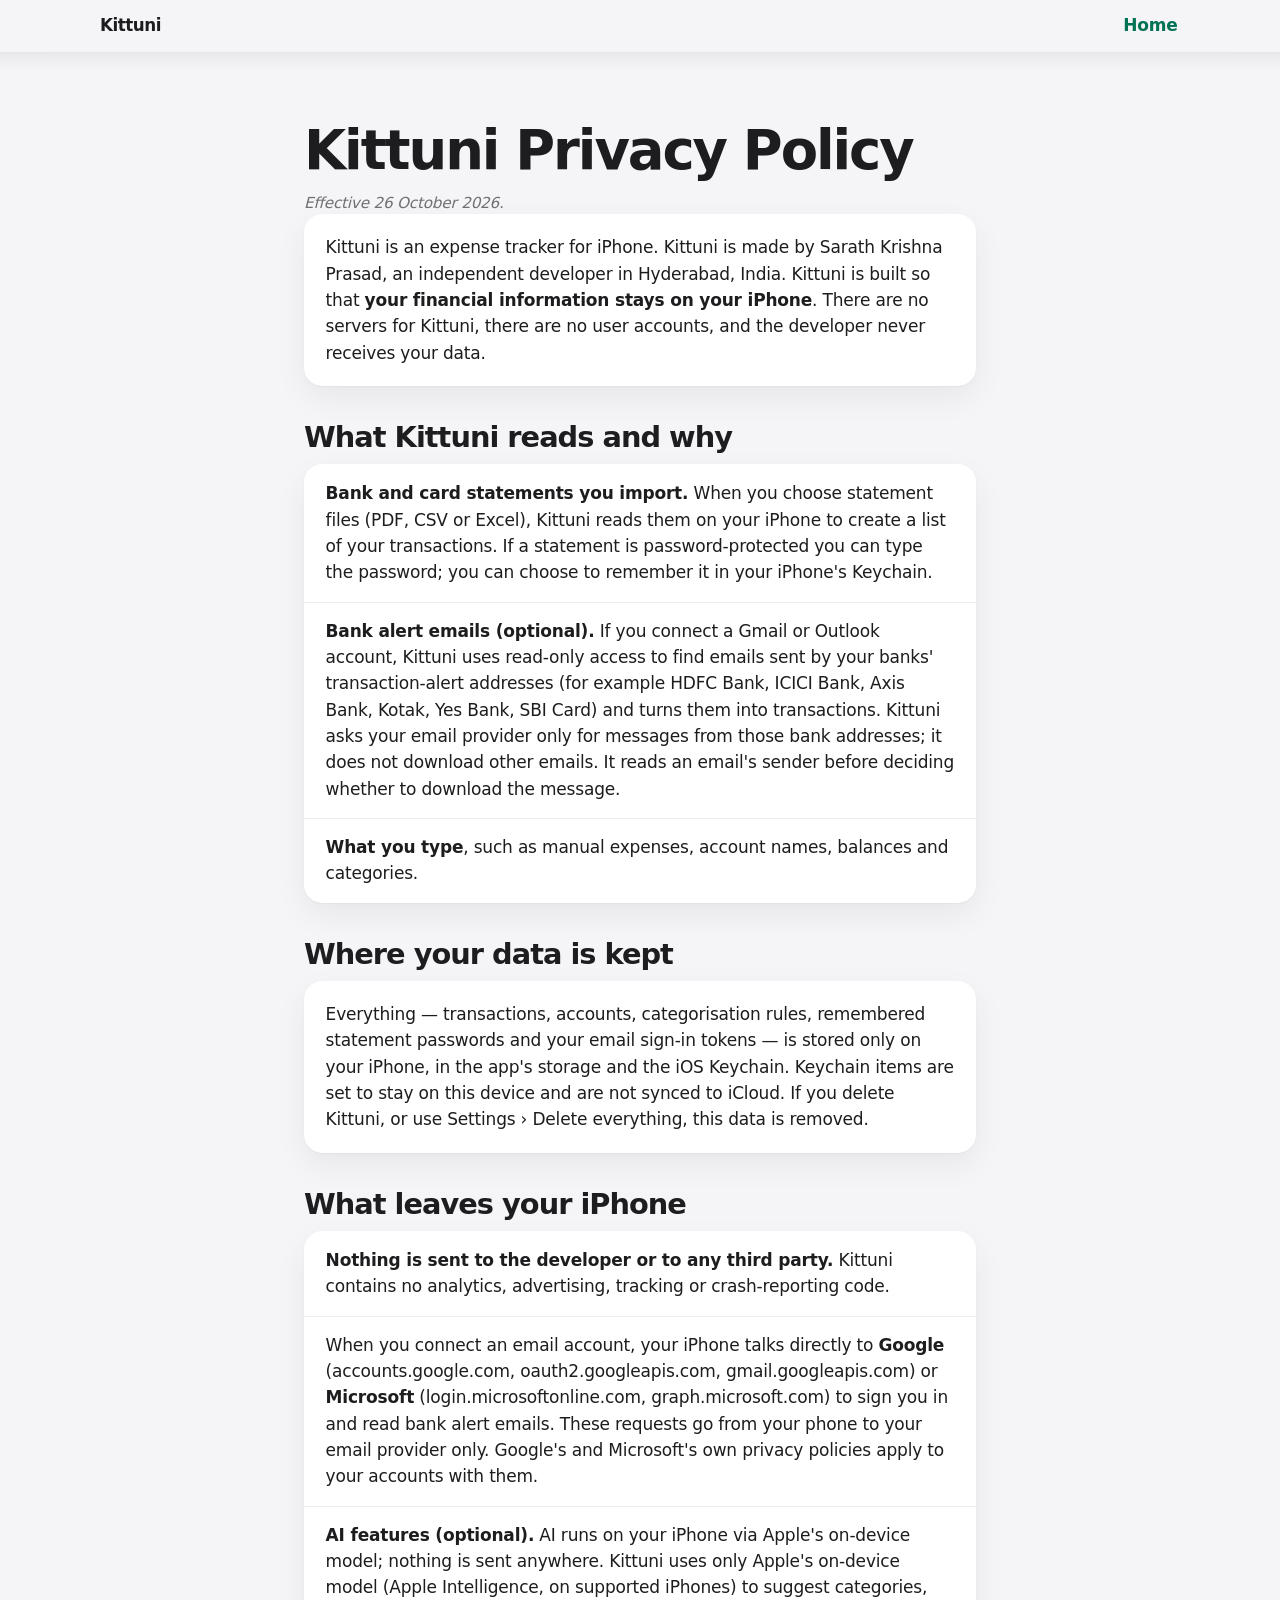
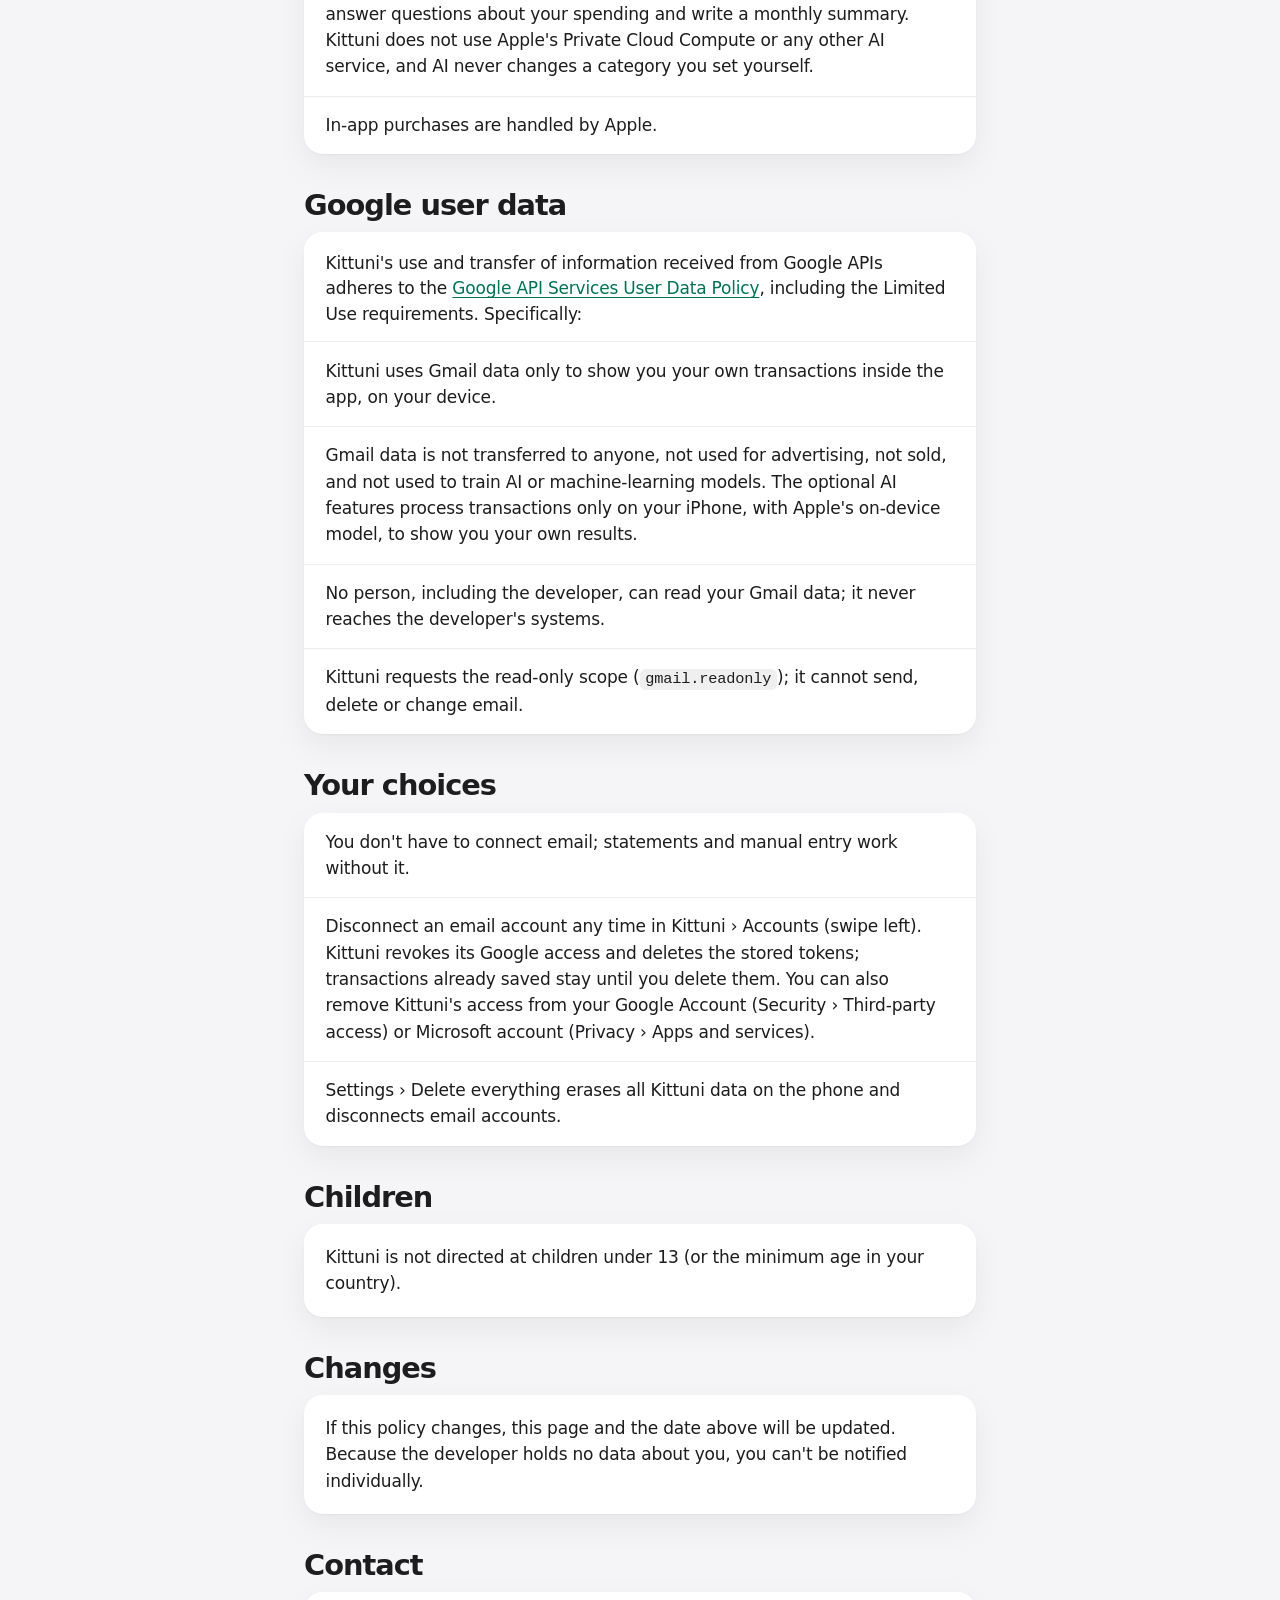
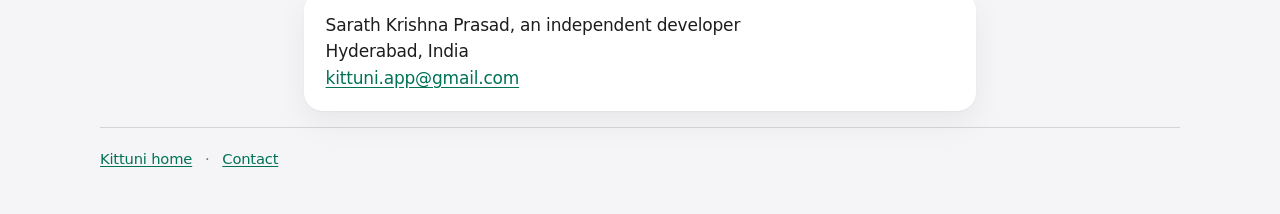
==== privacy/index.html @ fc8687c6 "Redesign the marketing site around the approved copy and product screens. Show sample iPhone screens" ====
<!doctype html>
<html lang="en">
<head>
<meta charset="utf-8">
<meta name="viewport" content="width=device-width, initial-scale=1, viewport-fit=cover">
<title>Kittuni — Privacy Policy</title>
<meta name="description" content="Privacy policy for Kittuni, a private on-device iPhone expense tracker. Your financial information stays on your iPhone.">
<meta name="theme-color" content="#f5f5f7" media="(prefers-color-scheme: light)">
<meta name="theme-color" content="#000000" media="(prefers-color-scheme: dark)">
<link rel="canonical" href="https://kittuni.com/privacy">
<link rel="icon" href="../favicon.svg" type="image/svg+xml">
<link rel="stylesheet" href="../style.css">
</head>
<body class="policy">
<a class="skip" href="#content">Skip to content</a>
<header class="bar">
  <div class="bar-inner">
    <a class="wordmark" href="../index.html">Kittuni</a>
    <a class="bar-link" href="../index.html">Home</a>
  </div>
</header>
<main id="content" class="doc">
<header class="doc-head">
<h1>Kittuni Privacy Policy</h1>
<p class="effective"><em>Effective 26 October 2026.</em></p>
</header>
<div class="card prose">
<p>Kittuni is an expense tracker for iPhone. Kittuni is made by Sarath Krishna Prasad, an independent developer in Hyderabad, India. Kittuni is built so that <strong>your financial information stays on your iPhone</strong>. There are no servers for Kittuni, there are no user accounts, and the developer never receives your data.</p>
</div>
<section class="block">
<h2>What Kittuni reads and why</h2>
<div class="card">
<ul>
<li><strong>Bank and card statements you import.</strong> When you choose statement files (PDF, CSV or Excel), Kittuni reads them on your iPhone to create a list of your transactions. If a statement is password-protected you can type the password; you can choose to remember it in your iPhone's Keychain.</li>
<li><strong>Bank alert emails (optional).</strong> If you connect a Gmail or Outlook account, Kittuni uses read-only access to find emails sent by your banks' transaction-alert addresses (for example HDFC Bank, ICICI Bank, Axis Bank, Kotak, Yes Bank, SBI Card) and turns them into transactions. Kittuni asks your email provider only for messages from those bank addresses; it does not download other emails. It reads an email's sender before deciding whether to download the message.</li>
<li><strong>What you type</strong>, such as manual expenses, account names, balances and categories.</li>
</ul>
</div>
</section>
<section class="block">
<h2>Where your data is kept</h2>
<div class="card prose">
<p>Everything — transactions, accounts, categorisation rules, remembered statement passwords and your email sign-in tokens — is stored only on your iPhone, in the app's storage and the iOS Keychain. Keychain items are set to stay on this device and are not synced to iCloud. If you delete Kittuni, or use Settings › Delete everything, this data is removed.</p>
</div>
</section>
<section class="block">
<h2>What leaves your iPhone</h2>
<div class="card">
<ul>
<li><strong>Nothing is sent to the developer or to any third party.</strong> Kittuni contains no analytics, advertising, tracking or crash-reporting code.</li>
<li>When you connect an email account, your iPhone talks directly to <strong>Google</strong> (accounts.google.com, oauth2.googleapis.com, gmail.googleapis.com) or <strong>Microsoft</strong> (login.microsoftonline.com, graph.microsoft.com) to sign you in and read bank alert emails. These requests go from your phone to your email provider only. Google's and Microsoft's own privacy policies apply to your accounts with them.</li>
<li><strong>AI features (optional).</strong> AI runs on your iPhone via Apple's on-device model; nothing is sent anywhere. Kittuni uses only Apple's on-device model (Apple Intelligence, on supported iPhones) to suggest categories, answer questions about your spending and write a monthly summary. Kittuni does not use Apple's Private Cloud Compute or any other AI service, and AI never changes a category you set yourself.</li>
<li>In-app purchases are handled by Apple.</li>
</ul>
</div>
</section>
<section class="block">
<h2>Google user data</h2>
<div class="card">
<p class="card-lead">Kittuni's use and transfer of information received from Google APIs adheres to the <a href="https://developers.google.com/terms/api-services-user-data-policy">Google API Services User Data Policy</a>, including the Limited Use requirements. Specifically:</p>
<ul>
<li>Kittuni uses Gmail data only to show you your own transactions inside the app, on your device.</li>
<li>Gmail data is not transferred to anyone, not used for advertising, not sold, and not used to train AI or machine-learning models. The optional AI features process transactions only on your iPhone, with Apple's on-device model, to show you your own results.</li>
<li>No person, including the developer, can read your Gmail data; it never reaches the developer's systems.</li>
<li>Kittuni requests the read-only scope (<code>gmail.readonly</code>); it cannot send, delete or change email.</li>
</ul>
</div>
</section>
<section class="block">
<h2>Your choices</h2>
<div class="card">
<ul>
<li>You don't have to connect email; statements and manual entry work without it.</li>
<li>Disconnect an email account any time in Kittuni › Accounts (swipe left). Kittuni revokes its Google access and deletes the stored tokens; transactions already saved stay until you delete them. You can also remove Kittuni's access from your Google Account (Security › Third-party access) or Microsoft account (Privacy › Apps and services).</li>
<li>Settings › Delete everything erases all Kittuni data on the phone and disconnects email accounts.</li>
</ul>
</div>
</section>
<section class="block">
<h2>Children</h2>
<div class="card prose">
<p>Kittuni is not directed at children under 13 (or the minimum age in your country).</p>
</div>
</section>
<section class="block">
<h2>Changes</h2>
<div class="card prose">
<p>If this policy changes, this page and the date above will be updated. Because the developer holds no data about you, you can't be notified individually.</p>
</div>
</section>
<section class="block">
<h2>Contact</h2>
<div class="card prose">
<p>Sarath Krishna Prasad, an independent developer<br>Hyderabad, India<br><a href="mailto:kittuni.app@gmail.com">kittuni.app@gmail.com</a></p>
</div>
</section>
</main>
<footer class="foot">
  <div class="foot-inner">
    <a href="../index.html">Kittuni home</a> · <a href="mailto:kittuni.app@gmail.com">Contact</a>
  </div>
</footer>
</body>
</html>
---- style.css ----
:root {
  color-scheme: light dark;
  --accent: #007255;
  --accent-fill: #009068;
  --text: #1d1d1f;
  --secondary: rgba(60, 60, 67, 0.72);
  --tertiary: rgba(60, 60, 67, 0.48);
  --bg: #f5f5f7;
  --card: #ffffff;
  --sep: rgba(60, 60, 67, 0.18);
  --shadow: 0 1px 2px rgba(0, 0, 0, 0.04), 0 12px 32px rgba(0, 0, 0, 0.06);
  --nav: rgba(245, 245, 247, 0.72);
  --nav-edge: rgba(255, 255, 255, 0.55);
  --code: rgba(120, 120, 128, 0.12);
  --glow: rgba(0, 144, 104, 0.18);
  --device-shadow: 0 28px 60px rgba(0, 0, 0, 0.14), 0 2px 8px rgba(0, 0, 0, 0.06);
  --ease: cubic-bezier(0.16, 1, 0.3, 1);
  font: 100%/1.5 -apple-system, BlinkMacSystemFont, "SF Pro Text", "SF Pro Display", system-ui, sans-serif;
}

@media (prefers-color-scheme: dark) {
  :root {
    --accent: #4ce4b4;
    --accent-fill: #3ddba8;
    --text: #f5f5f7;
    --secondary: rgba(235, 235, 245, 0.7);
    --tertiary: rgba(235, 235, 245, 0.45);
    --bg: #000000;
    --card: #1c1c1e;
    --sep: rgba(84, 84, 88, 0.55);
    --shadow: 0 0 0 0.5px rgba(255, 255, 255, 0.06);
    --nav: rgba(0, 0, 0, 0.62);
    --nav-edge: rgba(255, 255, 255, 0.08);
    --code: rgba(120, 120, 128, 0.32);
    --glow: rgba(76, 228, 180, 0.16);
    --device-shadow: 0 28px 70px rgba(0, 0, 0, 0.55);
  }
}

* { box-sizing: border-box; }

html { -webkit-text-size-adjust: 100%; }

body {
  margin: 0;
  font-family: -apple-system, BlinkMacSystemFont, "SF Pro Text", "SF Pro Display", system-ui, sans-serif;
  font-size: 1.0625rem;
  line-height: 1.5;
  letter-spacing: -0.011em;
  color: var(--text);
  background: var(--bg);
  overflow-wrap: break-word;
  -webkit-font-smoothing: antialiased;
}

img { max-width: 100%; height: auto; }

a { color: var(--accent); text-underline-offset: 0.16em; }

a:hover { text-decoration-thickness: 2px; }

:focus-visible {
  outline: 2px solid var(--accent);
  outline-offset: 3px;
}

.skip {
  position: absolute;
  left: 1rem;
  top: 0.5rem;
  transform: translateY(-150%);
  background: var(--card);
  color: var(--accent);
  padding: 0.5rem 0.75rem;
  border-radius: 0.6rem;
  z-index: 20;
}

.skip:focus { transform: none; }

.bar {
  position: sticky;
  top: 0;
  z-index: 10;
  background: var(--nav);
  -webkit-backdrop-filter: saturate(180%) blur(20px);
  backdrop-filter: saturate(180%) blur(20px);
  padding-top: env(safe-area-inset-top);
}

.bar::after {
  content: "";
  position: absolute;
  left: 0;
  right: 0;
  bottom: -18px;
  height: 18px;
  pointer-events: none;
  background: linear-gradient(to bottom, rgba(0, 0, 0, 0.05), transparent);
}

@media (prefers-color-scheme: dark) {
  .bar::after {
    background: linear-gradient(to bottom, rgba(0, 0, 0, 0.45), transparent);
  }
}

.bar-inner,
.foot-inner,
.wrap {
  width: min(1080px, calc(100% - 3rem));
  margin-inline: auto;
}

.bar-inner {
  display: flex;
  align-items: center;
  justify-content: space-between;
  min-height: 3.25rem;
  gap: 1rem;
}

.wordmark {
  color: var(--text);
  text-decoration: none;
  font-weight: 600;
  letter-spacing: -0.03em;
  font-size: 1.05rem;
  padding: 0.6rem 0;
}

.bar-link {
  font-weight: 600;
  text-decoration: none;
  letter-spacing: -0.01em;
  padding: 0.65rem 0.15rem;
}

h1, h2, h3 {
  font-family: -apple-system, BlinkMacSystemFont, "SF Pro Display", "SF Pro Text", system-ui, sans-serif;
  font-weight: 700;
  letter-spacing: -0.032em;
  line-height: 1.05;
}

h1 {
  margin: 0.35rem 0 0;
  font-size: clamp(2.75rem, 6.4vw, 5.15rem);
  letter-spacing: -0.038em;
}

h2 {
  margin: 0;
  font-size: clamp(2rem, 4vw, 3rem);
  letter-spacing: -0.034em;
}

h3 {
  margin: 0 0 0.4rem;
  font-size: 1.35rem;
  letter-spacing: -0.024em;
  line-height: 1.15;
}

.hero {
  display: grid;
  grid-template-columns: minmax(0, 1.15fr) minmax(260px, 0.85fr);
  gap: clamp(2rem, 5vw, 4rem);
  align-items: center;
  width: min(1120px, calc(100% - 3rem));
  margin: 0 auto;
  padding: clamp(3.5rem, 8vw, 6.5rem) 0 clamp(2rem, 5vw, 3.5rem);
}

.eyebrow {
  margin: 0;
  color: var(--accent);
  font-size: 0.95rem;
  font-weight: 600;
  letter-spacing: -0.01em;
}

.sub {
  margin: 1.15rem 0 0;
  max-width: 34rem;
  font-size: clamp(1.15rem, 2vw, 1.4rem);
  line-height: 1.4;
  letter-spacing: -0.02em;
  color: var(--secondary);
}

.maker {
  margin: 1.25rem 0 0;
  max-width: 34rem;
  color: var(--secondary);
  font-size: 0.95rem;
}

.hero-links {
  margin: 1.35rem 0 0;
  font-size: 0.98rem;
}

.hero-visual { position: relative; justify-self: center; }

.hero-visual::before {
  content: "";
  position: absolute;
  z-index: 0;
  inset: 8% 4% 14%;
  background: radial-gradient(circle, var(--glow), transparent 68%);
  filter: blur(10px);
}

.device {
  position: relative;
  z-index: 1;
  width: min(300px, 78vw);
  margin: 0;
  padding: 0.55rem;
  border-radius: 2.5rem;
  background: linear-gradient(165deg, #3a3a3c, #1c1c1e 38%, #0c0c0e);
  box-shadow: inset 0 0 0 1px rgba(255, 255, 255, 0.2), var(--device-shadow);
}

.hero .device { width: min(340px, 78vw); }

.device img {
  display: block;
  width: 100%;
  height: auto;
  border-radius: 2.05rem;
  background: #000;
}

.caption {
  position: relative;
  z-index: 1;
  margin: 0.9rem 0 0;
  text-align: center;
  color: var(--tertiary);
  font-size: 0.82rem;
  letter-spacing: 0;
}

.works {
  width: min(40rem, calc(100% - 3rem));
  margin: 0 auto;
  padding: 1rem 0 2rem;
  text-align: center;
}

.works h2 { font-size: clamp(1.6rem, 3vw, 2rem); }

.works p {
  margin: 0.8rem 0 0;
  color: var(--secondary);
}

.feature {
  display: grid;
  grid-template-columns: minmax(0, 1fr) minmax(240px, 0.8fr);
  gap: clamp(2rem, 5vw, 5rem);
  align-items: center;
  width: min(1080px, calc(100% - 3rem));
  margin: 0 auto;
  padding: clamp(3.25rem, 7vw, 5.5rem) 0;
}

.feature.flip .copy { order: 2; }

.feature p { margin: 0.9rem 0 0; color: var(--secondary); font-size: 1.08rem; }

.feature p strong { color: var(--text); font-weight: 600; }

.band {
  width: min(1080px, calc(100% - 3rem));
  margin: 0 auto;
  padding: clamp(3.5rem, 8vw, 6rem) 0;
}

.band > h2 { max-width: 16em; }

.section-lead {
  max-width: 38rem;
  margin: 1rem 0 0;
  color: var(--secondary);
  font-size: 1.15rem;
  line-height: 1.45;
  letter-spacing: -0.018em;
}

.ai-phones {
  display: flex;
  flex-wrap: wrap;
  justify-content: center;
  gap: 1.75rem 2.5rem;
  margin-top: 2.75rem;
}

.ai-phones .device { width: min(260px, 70vw); }

.ai-list {
  list-style: none;
  margin: 2.5rem 0 0;
  padding: 0;
  display: grid;
  gap: 1.25rem;
}

.ai-list li {
  margin: 0;
  max-width: 40rem;
}

.ai-note {
  margin: 1.75rem 0 0;
  color: var(--secondary);
}

.points {
  list-style: none;
  margin: 2rem 0 0;
  padding: 0;
  display: grid;
  grid-template-columns: 1fr 1fr;
  gap: 1rem;
}

.points li {
  margin: 0;
  background: var(--card);
  border-radius: 1.25rem;
  padding: 1.45rem 1.35rem 1.5rem;
  box-shadow: var(--shadow);
}

.points p { margin: 0; color: var(--secondary); }

.backups {
  width: min(40rem, calc(100% - 3rem));
  margin: 0 auto;
  padding: 1rem 0 clamp(3rem, 6vw, 4.5rem);
}

.backups p { margin: 0.85rem 0 0; color: var(--secondary); }

.gallery { padding: 1rem 0 2.5rem; }

.gallery .wrap h2 { width: min(1080px, calc(100% - 3rem)); margin-inline: auto; }

.gallery .section-lead {
  width: min(1080px, calc(100% - 3rem));
  margin-inline: auto;
}

.rail {
  display: flex;
  gap: 1.15rem;
  overflow-x: auto;
  scroll-snap-type: x mandatory;
  padding: 1.6rem max(1.5rem, calc((100% - 1080px) / 2)) 2.2rem;
  -webkit-overflow-scrolling: touch;
  mask-image: linear-gradient(to right, #000 calc(100% - 3rem), transparent);
}

.rail .device {
  flex: 0 0 auto;
  width: 196px;
  scroll-snap-align: center;
}

.foot {
  color: var(--secondary);
  font-size: 0.92rem;
  padding-bottom: calc(1.5rem + env(safe-area-inset-bottom));
}

.foot-inner {
  display: flex;
  flex-wrap: wrap;
  gap: 0.35rem 0.8rem;
  align-items: baseline;
  min-height: 4rem;
  padding-top: 1.25rem;
  border-top: 0.5px solid var(--sep);
}

.doc {
  width: min(42rem, calc(100% - 2.5rem));
  margin: 0 auto;
  padding: clamp(2.5rem, 6vw, 4rem) 0 1rem;
}

.doc h1 {
  font-size: clamp(2.4rem, 5vw, 3.4rem);
}

.effective {
  margin: 0.8rem 0 0;
  color: var(--secondary);
  font-size: 0.95rem;
}

.block { margin-top: 2.25rem; }

.doc h2 {
  font-size: clamp(1.45rem, 3vw, 1.8rem);
  margin: 0 0 0.75rem;
}

.card {
  background: var(--card);
  border-radius: 1.15rem;
  box-shadow: var(--shadow);
}

.card.prose { padding: 1.25rem 1.35rem; }

.card.prose p { margin: 0; }

.card.prose p + p { margin-top: 0.8rem; }

.card ul, .card .card-lead { margin: 0; }

.card ul { list-style: none; padding: 0; }

.card li { margin: 0; padding: 1rem 1.35rem; }

.card li + li { box-shadow: inset 0 0.5px 0 var(--sep); }

.card-lead {
  padding: 1.15rem 1.35rem 0.9rem;
  box-shadow: inset 0 -0.5px 0 var(--sep);
}

.card li, .card.prose { line-height: 1.55; }

code {
  font-family: ui-monospace, SFMono-Regular, Menlo, Consolas, monospace;
  font-size: 0.9em;
  background: var(--code);
  padding: 0.08em 0.38em;
  border-radius: 0.35rem;
}

@media (max-width: 860px) {
  .hero, .feature, .feature.flip { grid-template-columns: 1fr; }
  .feature.flip .copy { order: 0; }
  .hero { padding-top: 2.5rem; }
  .points { grid-template-columns: 1fr; }
  .bar-inner, .wrap { width: min(1080px, calc(100% - 2.25rem)); }
  .hero, .feature, .works, .band, .backups { width: min(1080px, calc(100% - 2.25rem)); }
  h1 { font-size: clamp(2.5rem, 11vw, 3.4rem); }
}

@media (prefers-reduced-motion: no-preference) {
  .bar-link:active, .wordmark:active {
    transform: scale(0.97);
    transition: transform 100ms ease-out;
  }

  @media (hover: hover) {
    .device {
      transition: transform 0.55s var(--ease), box-shadow 0.55s var(--ease);
    }
    .feature .device:hover, .hero .device:hover, .ai-phones .device:hover {
      transform: translateY(-8px);
    }
  }

  .rail { scroll-behavior: smooth; }
}

@supports (animation-timeline: view()) {
  @media (prefers-reduced-motion: no-preference) {
    .feature, .works, .band, .backups {
      animation: rise 0.85s var(--ease) both;
      animation-timeline: view();
      animation-range: entry 8% cover 26%;
    }
  }
}

@keyframes rise {
  from { transform: translateY(18px); }
  to { transform: none; }
}

@media (prefers-reduced-motion: reduce) {
  .device, .bar-link, .wordmark { transition: none; }
  .rail { scroll-behavior: auto; }
}

@media (prefers-reduced-transparency: reduce) {
  .bar {
    background: var(--bg);
    -webkit-backdrop-filter: none;
    backdrop-filter: none;
  }
  .hero-visual::before { filter: none; opacity: 0.45; }
  .rail { mask-image: none; }
}

@media (prefers-contrast: more) {
  .bar {
    background: var(--bg);
    -webkit-backdrop-filter: none;
    backdrop-filter: none;
    box-shadow: inset 0 -1px 0 var(--text);
  }
  .card, .points li, .device { outline: 1px solid var(--text); }
}
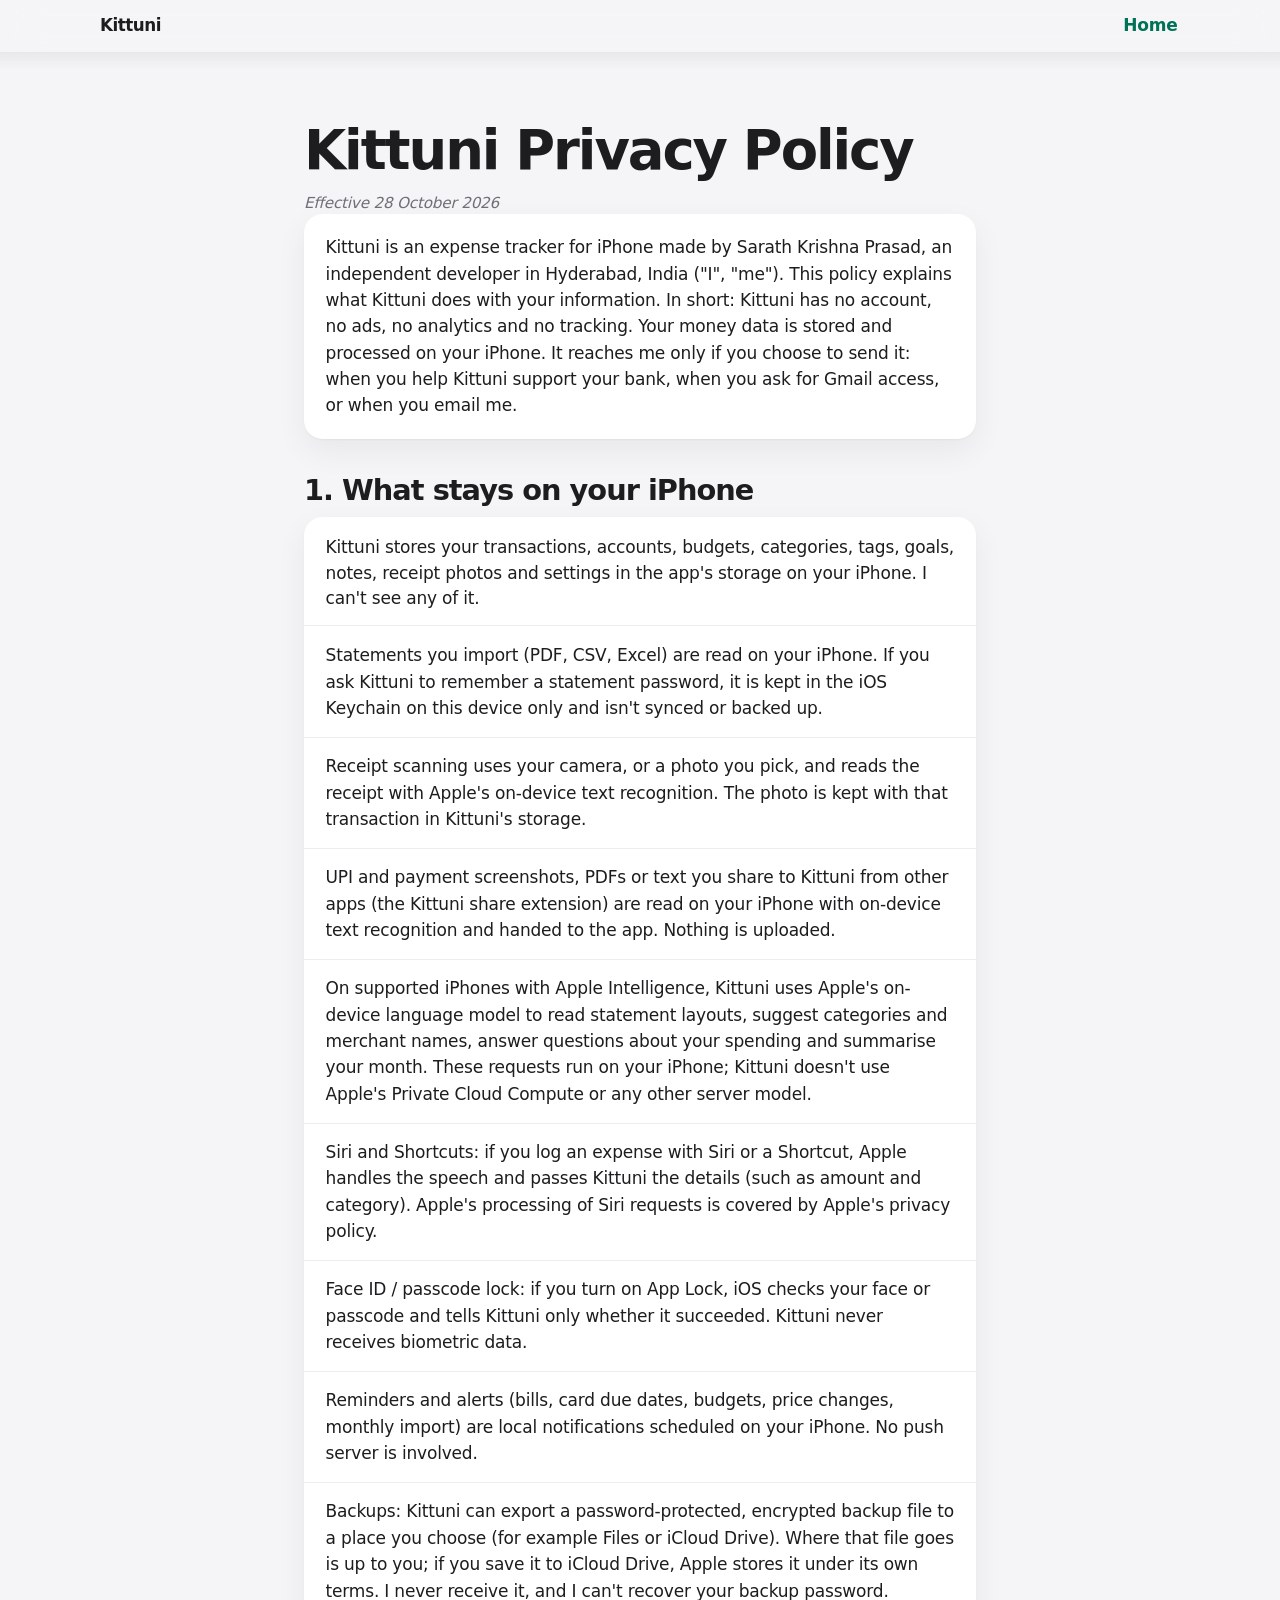
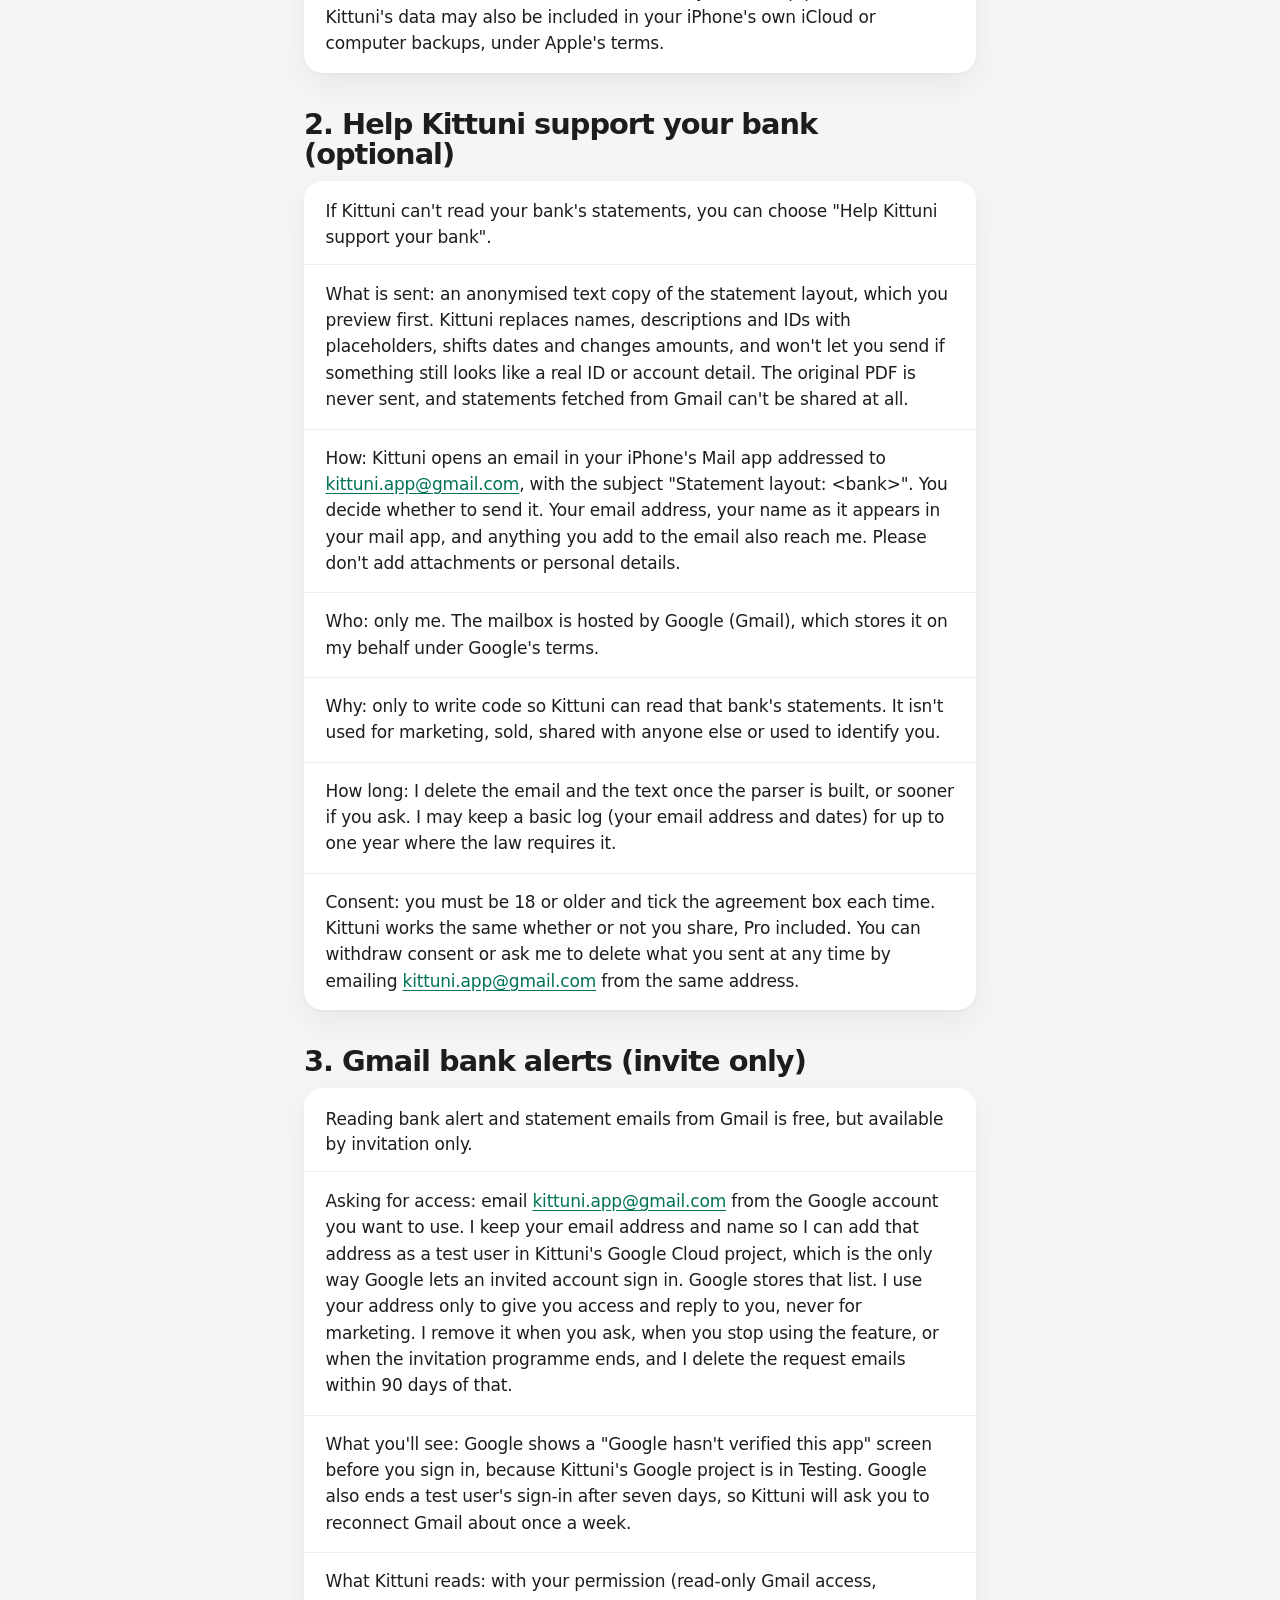
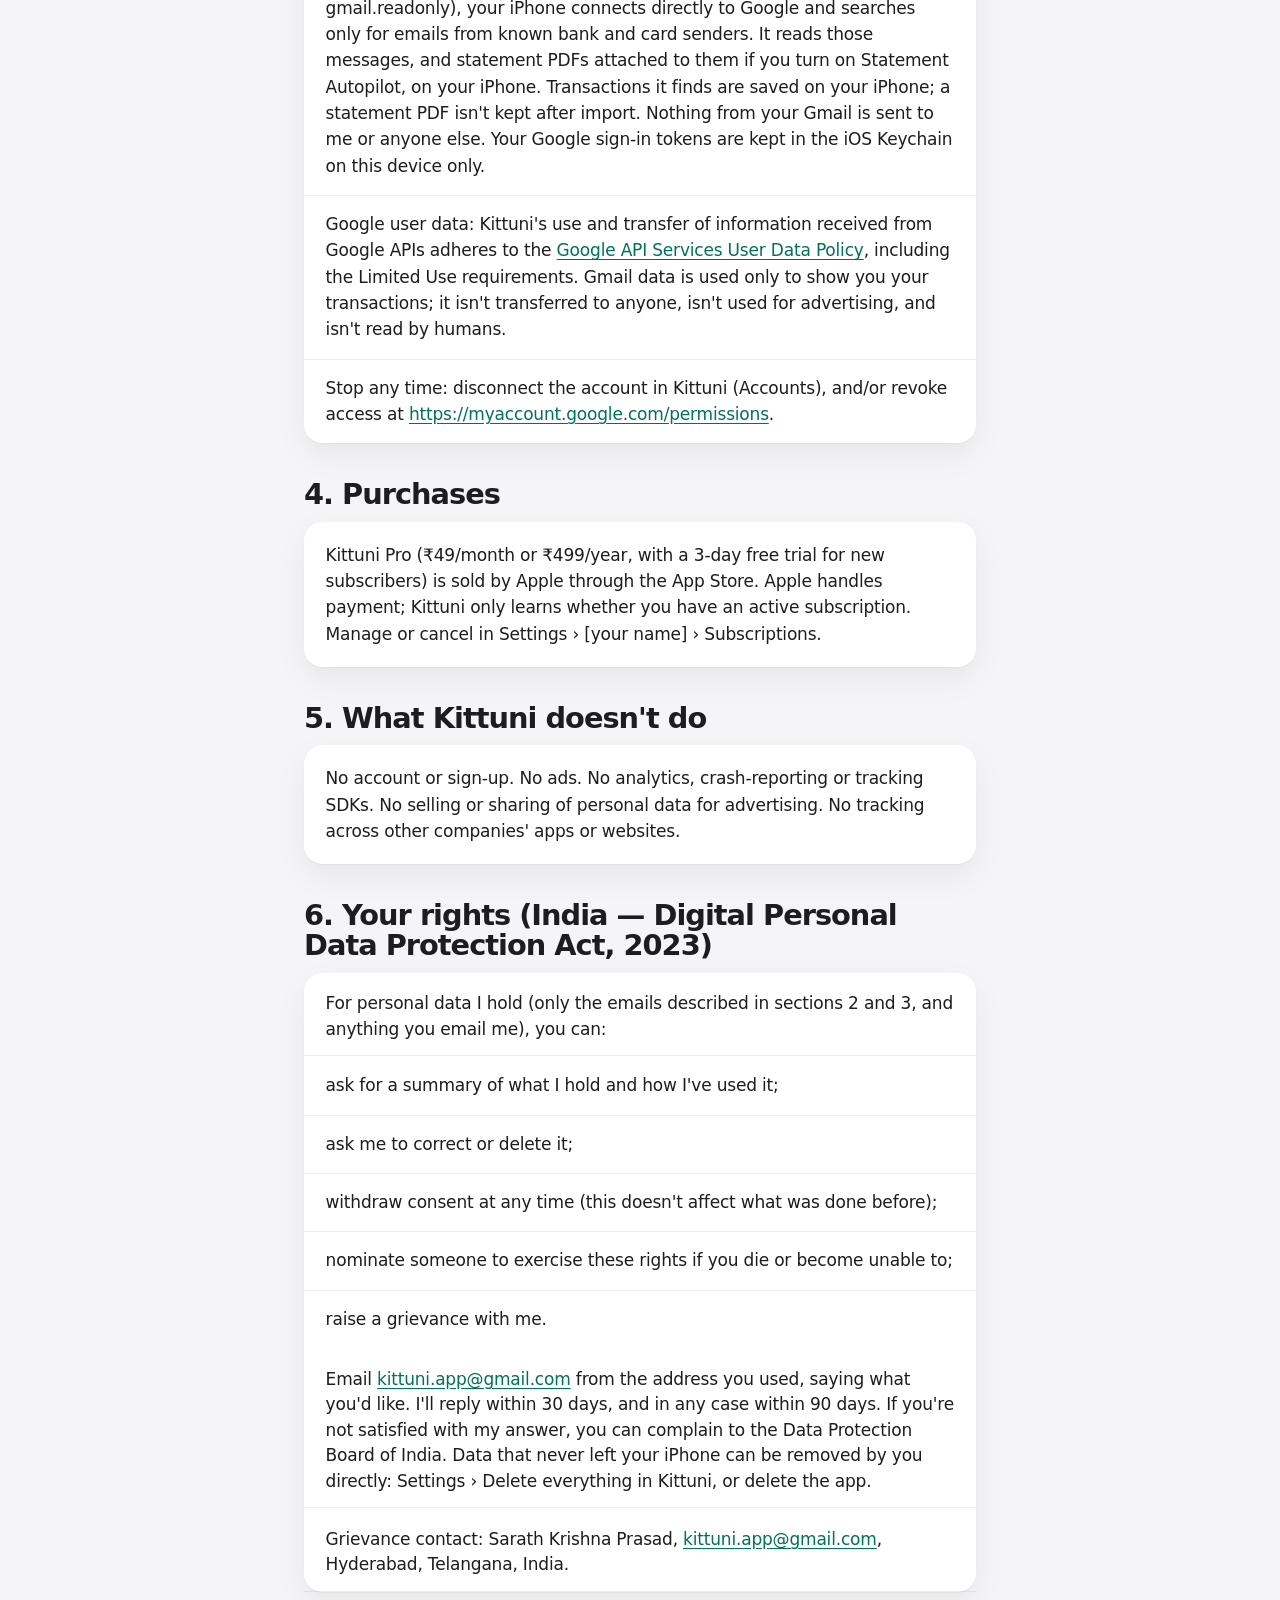
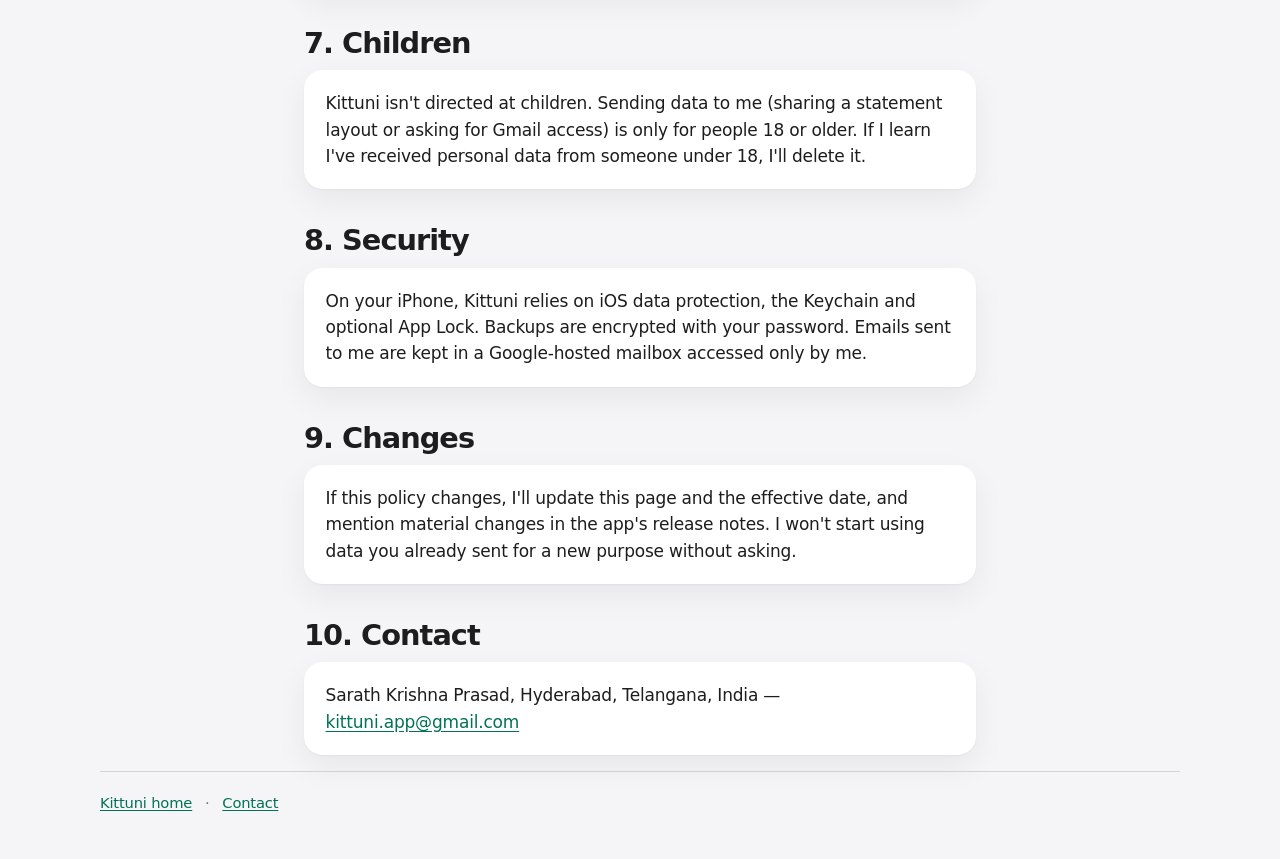
==== commit 5c071a8a: "Publish the approved privacy policy, effective 28 October 2026. Replace both privacy URLs with the f" ====
--- a/privacy/index.html
+++ b/privacy/index.html
@@ -4,7 +4,7 @@
 <meta charset="utf-8">
 <meta name="viewport" content="width=device-width, initial-scale=1, viewport-fit=cover">
 <title>Kittuni — Privacy Policy</title>
-<meta name="description" content="Privacy policy for Kittuni, a private on-device iPhone expense tracker. Your financial information stays on your iPhone.">
+<meta name="description" content="Kittuni has no account, no ads, no analytics and no tracking. Your money data is stored and processed on your iPhone.">
 <meta name="theme-color" content="#f5f5f7" media="(prefers-color-scheme: light)">
 <meta name="theme-color" content="#000000" media="(prefers-color-scheme: dark)">
 <link rel="canonical" href="https://kittuni.com/privacy">
@@ -22,76 +22,103 @@
 <main id="content" class="doc">
 <header class="doc-head">
 <h1>Kittuni Privacy Policy</h1>
-<p class="effective"><em>Effective 26 October 2026.</em></p>
+<p class="effective"><em>Effective 28 October 2026</em></p>
 </header>
 <div class="card prose">
-<p>Kittuni is an expense tracker for iPhone. Kittuni is made by Sarath Krishna Prasad, an independent developer in Hyderabad, India. Kittuni is built so that <strong>your financial information stays on your iPhone</strong>. There are no servers for Kittuni, there are no user accounts, and the developer never receives your data.</p>
+<p>Kittuni is an expense tracker for iPhone made by Sarath Krishna Prasad, an independent developer in Hyderabad, India ("I", "me"). This policy explains what Kittuni does with your information. In short: Kittuni has no account, no ads, no analytics and no tracking. Your money data is stored and processed on your iPhone. It reaches me only if you choose to send it: when you help Kittuni support your bank, when you ask for Gmail access, or when you email me.</p>
 </div>
 <section class="block">
-<h2>What Kittuni reads and why</h2>
+<h2>1. What stays on your iPhone</h2>
 <div class="card">
+<p class="card-lead">Kittuni stores your transactions, accounts, budgets, categories, tags, goals, notes, receipt photos and settings in the app's storage on your iPhone. I can't see any of it.</p>
 <ul>
-<li><strong>Bank and card statements you import.</strong> When you choose statement files (PDF, CSV or Excel), Kittuni reads them on your iPhone to create a list of your transactions. If a statement is password-protected you can type the password; you can choose to remember it in your iPhone's Keychain.</li>
-<li><strong>Bank alert emails (optional).</strong> If you connect a Gmail or Outlook account, Kittuni uses read-only access to find emails sent by your banks' transaction-alert addresses (for example HDFC Bank, ICICI Bank, Axis Bank, Kotak, Yes Bank, SBI Card) and turns them into transactions. Kittuni asks your email provider only for messages from those bank addresses; it does not download other emails. It reads an email's sender before deciding whether to download the message.</li>
-<li><strong>What you type</strong>, such as manual expenses, account names, balances and categories.</li>
+<li>Statements you import (PDF, CSV, Excel) are read on your iPhone. If you ask Kittuni to remember a statement password, it is kept in the iOS Keychain on this device only and isn't synced or backed up.</li>
+<li>Receipt scanning uses your camera, or a photo you pick, and reads the receipt with Apple's on-device text recognition. The photo is kept with that transaction in Kittuni's storage.</li>
+<li>UPI and payment screenshots, PDFs or text you share to Kittuni from other apps (the Kittuni share extension) are read on your iPhone with on-device text recognition and handed to the app. Nothing is uploaded.</li>
+<li>On supported iPhones with Apple Intelligence, Kittuni uses Apple's on-device language model to read statement layouts, suggest categories and merchant names, answer questions about your spending and summarise your month. These requests run on your iPhone; Kittuni doesn't use Apple's Private Cloud Compute or any other server model.</li>
+<li>Siri and Shortcuts: if you log an expense with Siri or a Shortcut, Apple handles the speech and passes Kittuni the details (such as amount and category). Apple's processing of Siri requests is covered by Apple's privacy policy.</li>
+<li>Face ID / passcode lock: if you turn on App Lock, iOS checks your face or passcode and tells Kittuni only whether it succeeded. Kittuni never receives biometric data.</li>
+<li>Reminders and alerts (bills, card due dates, budgets, price changes, monthly import) are local notifications scheduled on your iPhone. No push server is involved.</li>
+<li>Backups: Kittuni can export a password-protected, encrypted backup file to a place you choose (for example Files or iCloud Drive). Where that file goes is up to you; if you save it to iCloud Drive, Apple stores it under its own terms. I never receive it, and I can't recover your backup password. Kittuni's data may also be included in your iPhone's own iCloud or computer backups, under Apple's terms.</li>
 </ul>
 </div>
 </section>
 <section class="block">
-<h2>Where your data is kept</h2>
-<div class="card prose">
-<p>Everything — transactions, accounts, categorisation rules, remembered statement passwords and your email sign-in tokens — is stored only on your iPhone, in the app's storage and the iOS Keychain. Keychain items are set to stay on this device and are not synced to iCloud. If you delete Kittuni, or use Settings › Delete everything, this data is removed.</p>
-</div>
-</section>
-<section class="block">
-<h2>What leaves your iPhone</h2>
+<h2>2. Help Kittuni support your bank (optional)</h2>
 <div class="card">
+<p class="card-lead">If Kittuni can't read your bank's statements, you can choose "Help Kittuni support your bank".</p>
 <ul>
-<li><strong>Nothing is sent to the developer or to any third party.</strong> Kittuni contains no analytics, advertising, tracking or crash-reporting code.</li>
-<li>When you connect an email account, your iPhone talks directly to <strong>Google</strong> (accounts.google.com, oauth2.googleapis.com, gmail.googleapis.com) or <strong>Microsoft</strong> (login.microsoftonline.com, graph.microsoft.com) to sign you in and read bank alert emails. These requests go from your phone to your email provider only. Google's and Microsoft's own privacy policies apply to your accounts with them.</li>
-<li><strong>AI features (optional).</strong> AI runs on your iPhone via Apple's on-device model; nothing is sent anywhere. Kittuni uses only Apple's on-device model (Apple Intelligence, on supported iPhones) to suggest categories, answer questions about your spending and write a monthly summary. Kittuni does not use Apple's Private Cloud Compute or any other AI service, and AI never changes a category you set yourself.</li>
-<li>In-app purchases are handled by Apple.</li>
+<li>What is sent: an anonymised text copy of the statement layout, which you preview first. Kittuni replaces names, descriptions and IDs with placeholders, shifts dates and changes amounts, and won't let you send if something still looks like a real ID or account detail. The original PDF is never sent, and statements fetched from Gmail can't be shared at all.</li>
+<li>How: Kittuni opens an email in your iPhone's Mail app addressed to <a href="mailto:kittuni.app@gmail.com">kittuni.app@gmail.com</a>, with the subject "Statement layout: &lt;bank&gt;". You decide whether to send it. Your email address, your name as it appears in your mail app, and anything you add to the email also reach me. Please don't add attachments or personal details.</li>
+<li>Who: only me. The mailbox is hosted by Google (Gmail), which stores it on my behalf under Google's terms.</li>
+<li>Why: only to write code so Kittuni can read that bank's statements. It isn't used for marketing, sold, shared with anyone else or used to identify you.</li>
+<li>How long: I delete the email and the text once the parser is built, or sooner if you ask. I may keep a basic log (your email address and dates) for up to one year where the law requires it.</li>
+<li>Consent: you must be 18 or older and tick the agreement box each time. Kittuni works the same whether or not you share, Pro included. You can withdraw consent or ask me to delete what you sent at any time by emailing <a href="mailto:kittuni.app@gmail.com">kittuni.app@gmail.com</a> from the same address.</li>
 </ul>
 </div>
 </section>
 <section class="block">
-<h2>Google user data</h2>
+<h2>3. Gmail bank alerts (invite only)</h2>
 <div class="card">
-<p class="card-lead">Kittuni's use and transfer of information received from Google APIs adheres to the <a href="https://developers.google.com/terms/api-services-user-data-policy">Google API Services User Data Policy</a>, including the Limited Use requirements. Specifically:</p>
+<p class="card-lead">Reading bank alert and statement emails from Gmail is free, but available by invitation only.</p>
 <ul>
-<li>Kittuni uses Gmail data only to show you your own transactions inside the app, on your device.</li>
-<li>Gmail data is not transferred to anyone, not used for advertising, not sold, and not used to train AI or machine-learning models. The optional AI features process transactions only on your iPhone, with Apple's on-device model, to show you your own results.</li>
-<li>No person, including the developer, can read your Gmail data; it never reaches the developer's systems.</li>
-<li>Kittuni requests the read-only scope (<code>gmail.readonly</code>); it cannot send, delete or change email.</li>
+<li>Asking for access: email <a href="mailto:kittuni.app@gmail.com">kittuni.app@gmail.com</a> from the Google account you want to use. I keep your email address and name so I can add that address as a test user in Kittuni's Google Cloud project, which is the only way Google lets an invited account sign in. Google stores that list. I use your address only to give you access and reply to you, never for marketing. I remove it when you ask, when you stop using the feature, or when the invitation programme ends, and I delete the request emails within 90 days of that.</li>
+<li>What you'll see: Google shows a "Google hasn't verified this app" screen before you sign in, because Kittuni's Google project is in Testing. Google also ends a test user's sign-in after seven days, so Kittuni will ask you to reconnect Gmail about once a week.</li>
+<li>What Kittuni reads: with your permission (read-only Gmail access, gmail.readonly), your iPhone connects directly to Google and searches only for emails from known bank and card senders. It reads those messages, and statement PDFs attached to them if you turn on Statement Autopilot, on your iPhone. Transactions it finds are saved on your iPhone; a statement PDF isn't kept after import. Nothing from your Gmail is sent to me or anyone else. Your Google sign-in tokens are kept in the iOS Keychain on this device only.</li>
+<li>Google user data: Kittuni's use and transfer of information received from Google APIs adheres to the <a href="https://developers.google.com/terms/api-services-user-data-policy">Google API Services User Data Policy</a>, including the Limited Use requirements. Gmail data is used only to show you your transactions; it isn't transferred to anyone, isn't used for advertising, and isn't read by humans.</li>
+<li>Stop any time: disconnect the account in Kittuni (Accounts), and/or revoke access at <a href="https://myaccount.google.com/permissions">https://myaccount.google.com/permissions</a>.</li>
 </ul>
 </div>
 </section>
 <section class="block">
-<h2>Your choices</h2>
-<div class="card">
-<ul>
-<li>You don't have to connect email; statements and manual entry work without it.</li>
-<li>Disconnect an email account any time in Kittuni › Accounts (swipe left). Kittuni revokes its Google access and deletes the stored tokens; transactions already saved stay until you delete them. You can also remove Kittuni's access from your Google Account (Security › Third-party access) or Microsoft account (Privacy › Apps and services).</li>
-<li>Settings › Delete everything erases all Kittuni data on the phone and disconnects email accounts.</li>
-</ul>
+<h2>4. Purchases</h2>
+<div class="card prose">
+<p>Kittuni Pro (₹49/month or ₹499/year, with a 3-day free trial for new subscribers) is sold by Apple through the App Store. Apple handles payment; Kittuni only learns whether you have an active subscription. Manage or cancel in Settings › [your name] › Subscriptions.</p>
 </div>
 </section>
 <section class="block">
-<h2>Children</h2>
+<h2>5. What Kittuni doesn't do</h2>
 <div class="card prose">
-<p>Kittuni is not directed at children under 13 (or the minimum age in your country).</p>
+<p>No account or sign-up. No ads. No analytics, crash-reporting or tracking SDKs. No selling or sharing of personal data for advertising. No tracking across other companies' apps or websites.</p>
 </div>
 </section>
 <section class="block">
-<h2>Changes</h2>
-<div class="card prose">
-<p>If this policy changes, this page and the date above will be updated. Because the developer holds no data about you, you can't be notified individually.</p>
+<h2>6. Your rights (India — Digital Personal Data Protection Act, 2023)</h2>
+<div class="card">
+<p class="card-lead">For personal data I hold (only the emails described in sections 2 and 3, and anything you email me), you can:</p>
+<ul>
+<li>ask for a summary of what I hold and how I've used it;</li>
+<li>ask me to correct or delete it;</li>
+<li>withdraw consent at any time (this doesn't affect what was done before);</li>
+<li>nominate someone to exercise these rights if you die or become unable to;</li>
+<li>raise a grievance with me.</li>
+</ul>
+<p class="card-lead">Email <a href="mailto:kittuni.app@gmail.com">kittuni.app@gmail.com</a> from the address you used, saying what you'd like. I'll reply within 30 days, and in any case within 90 days. If you're not satisfied with my answer, you can complain to the Data Protection Board of India. Data that never left your iPhone can be removed by you directly: Settings › Delete everything in Kittuni, or delete the app.</p>
+<p class="card-lead">Grievance contact: Sarath Krishna Prasad, <a href="mailto:kittuni.app@gmail.com">kittuni.app@gmail.com</a>, Hyderabad, Telangana, India.</p>
 </div>
 </section>
 <section class="block">
-<h2>Contact</h2>
+<h2>7. Children</h2>
 <div class="card prose">
-<p>Sarath Krishna Prasad, an independent developer<br>Hyderabad, India<br><a href="mailto:kittuni.app@gmail.com">kittuni.app@gmail.com</a></p>
+<p>Kittuni isn't directed at children. Sending data to me (sharing a statement layout or asking for Gmail access) is only for people 18 or older. If I learn I've received personal data from someone under 18, I'll delete it.</p>
+</div>
+</section>
+<section class="block">
+<h2>8. Security</h2>
+<div class="card prose">
+<p>On your iPhone, Kittuni relies on iOS data protection, the Keychain and optional App Lock. Backups are encrypted with your password. Emails sent to me are kept in a Google-hosted mailbox accessed only by me.</p>
+</div>
+</section>
+<section class="block">
+<h2>9. Changes</h2>
+<div class="card prose">
+<p>If this policy changes, I'll update this page and the effective date, and mention material changes in the app's release notes. I won't start using data you already sent for a new purpose without asking.</p>
+</div>
+</section>
+<section class="block">
+<h2>10. Contact</h2>
+<div class="card prose">
+<p>Sarath Krishna Prasad, Hyderabad, Telangana, India — <a href="mailto:kittuni.app@gmail.com">kittuni.app@gmail.com</a></p>
 </div>
 </section>
 </main>
--- a/style.css
+++ b/style.css
@@ -230,7 +230,8 @@
   width: 100%;
   height: auto;
   border-radius: 2.05rem;
-  background: #000;
+  /* Match the page until the screenshot arrives. A black fill read as an empty phone. */
+  background: var(--bg);
 }
 
 .caption {
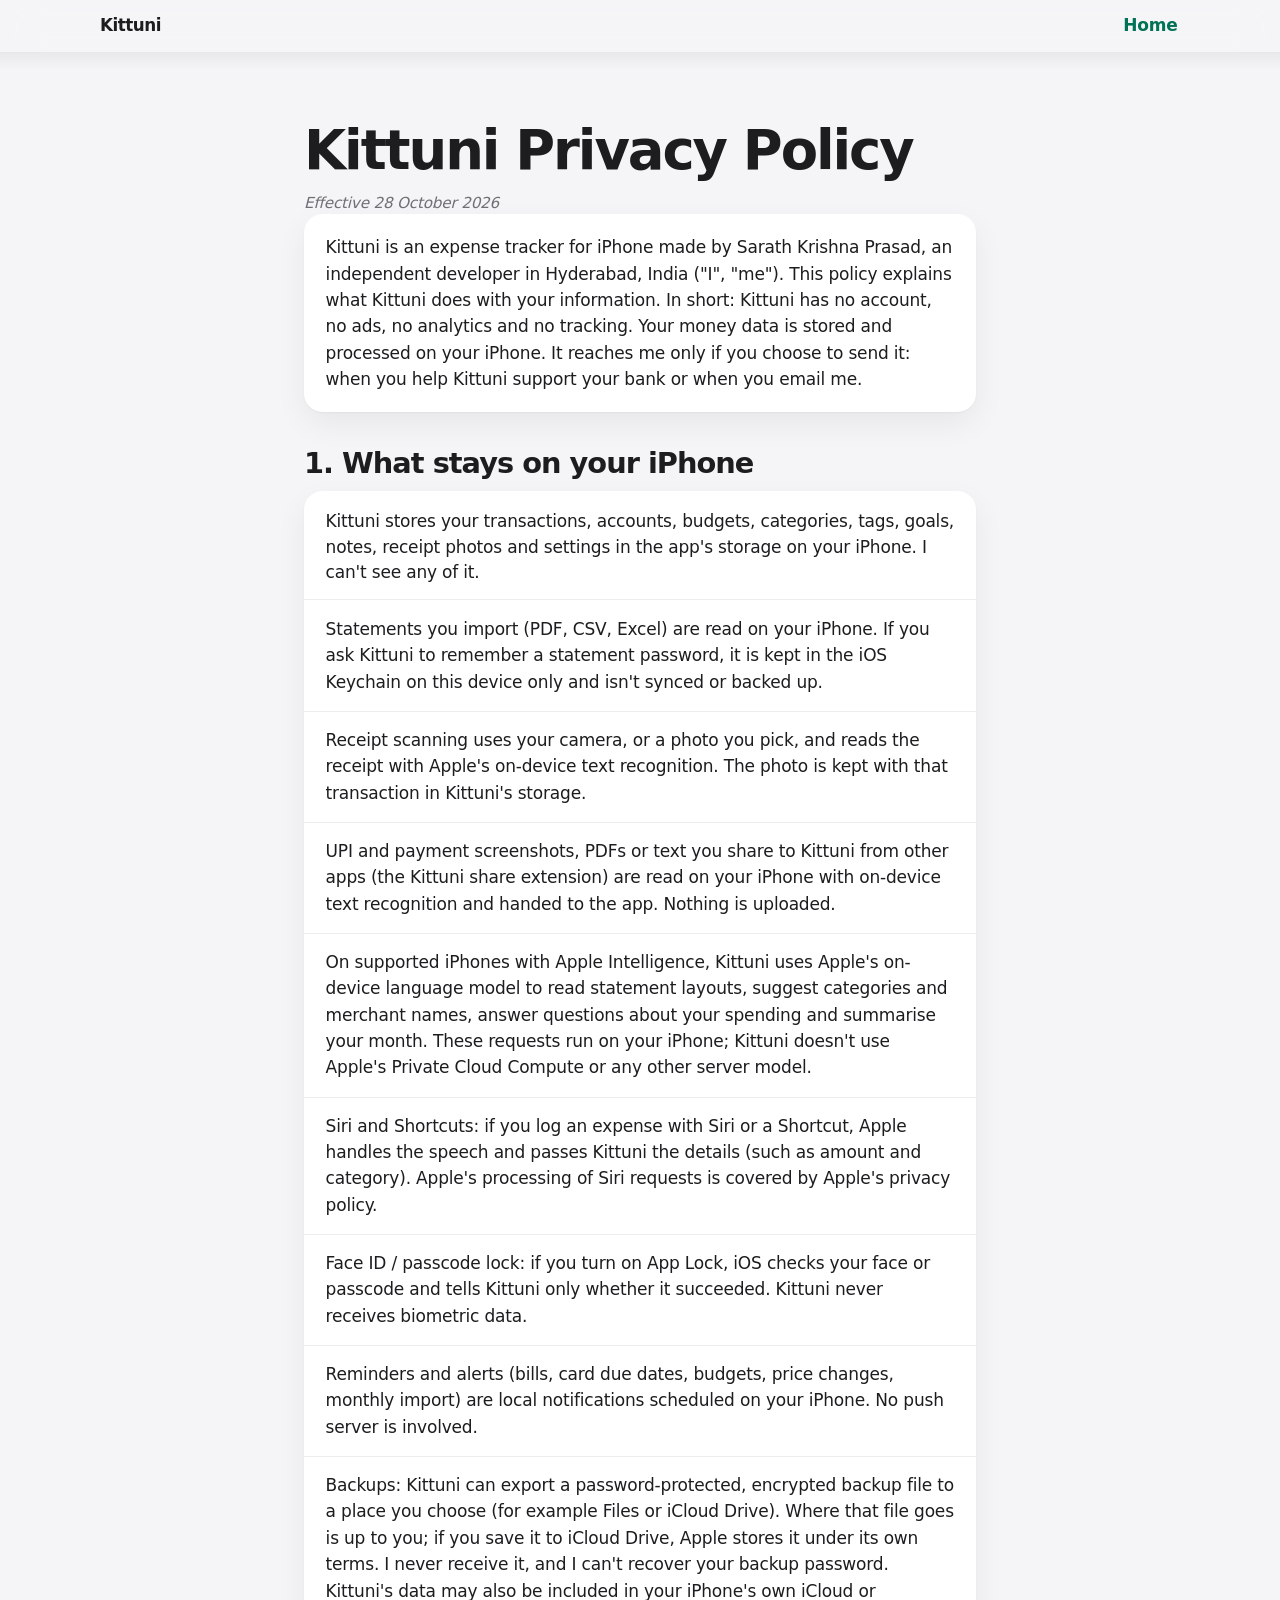
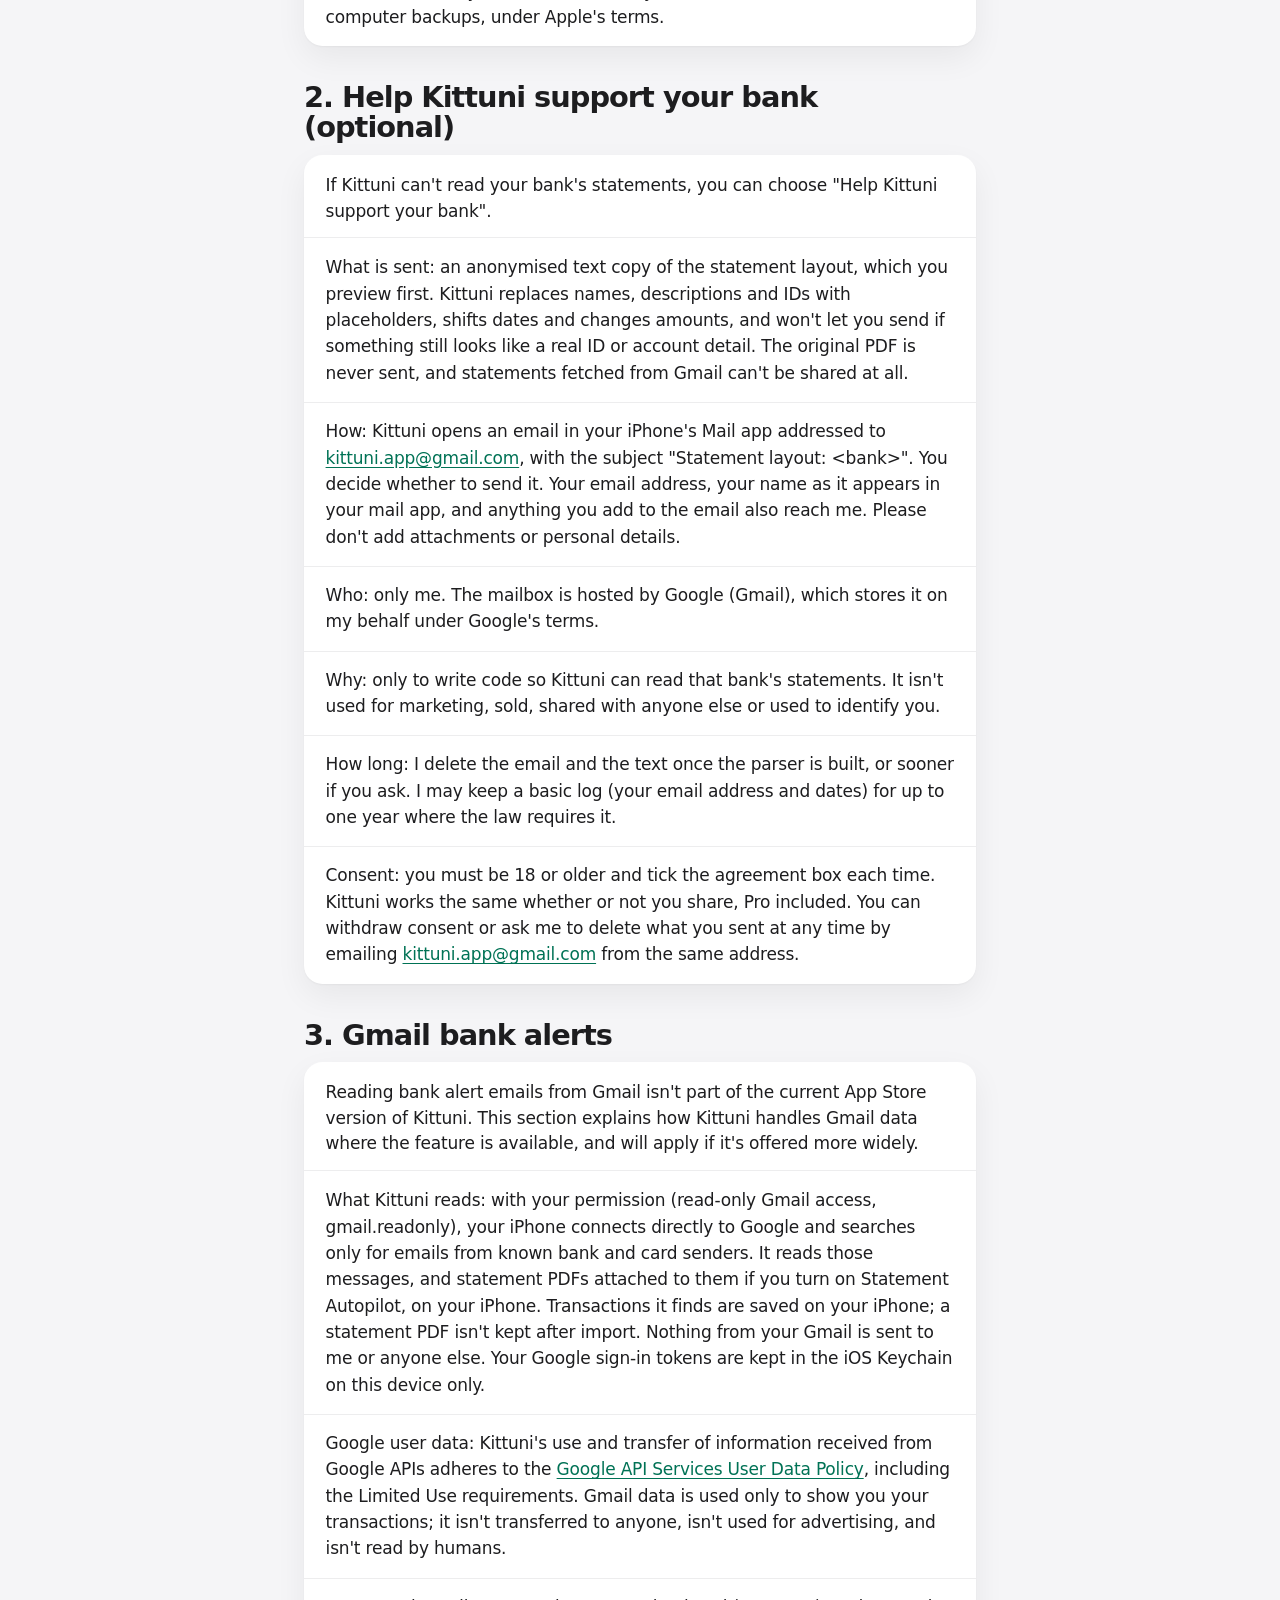
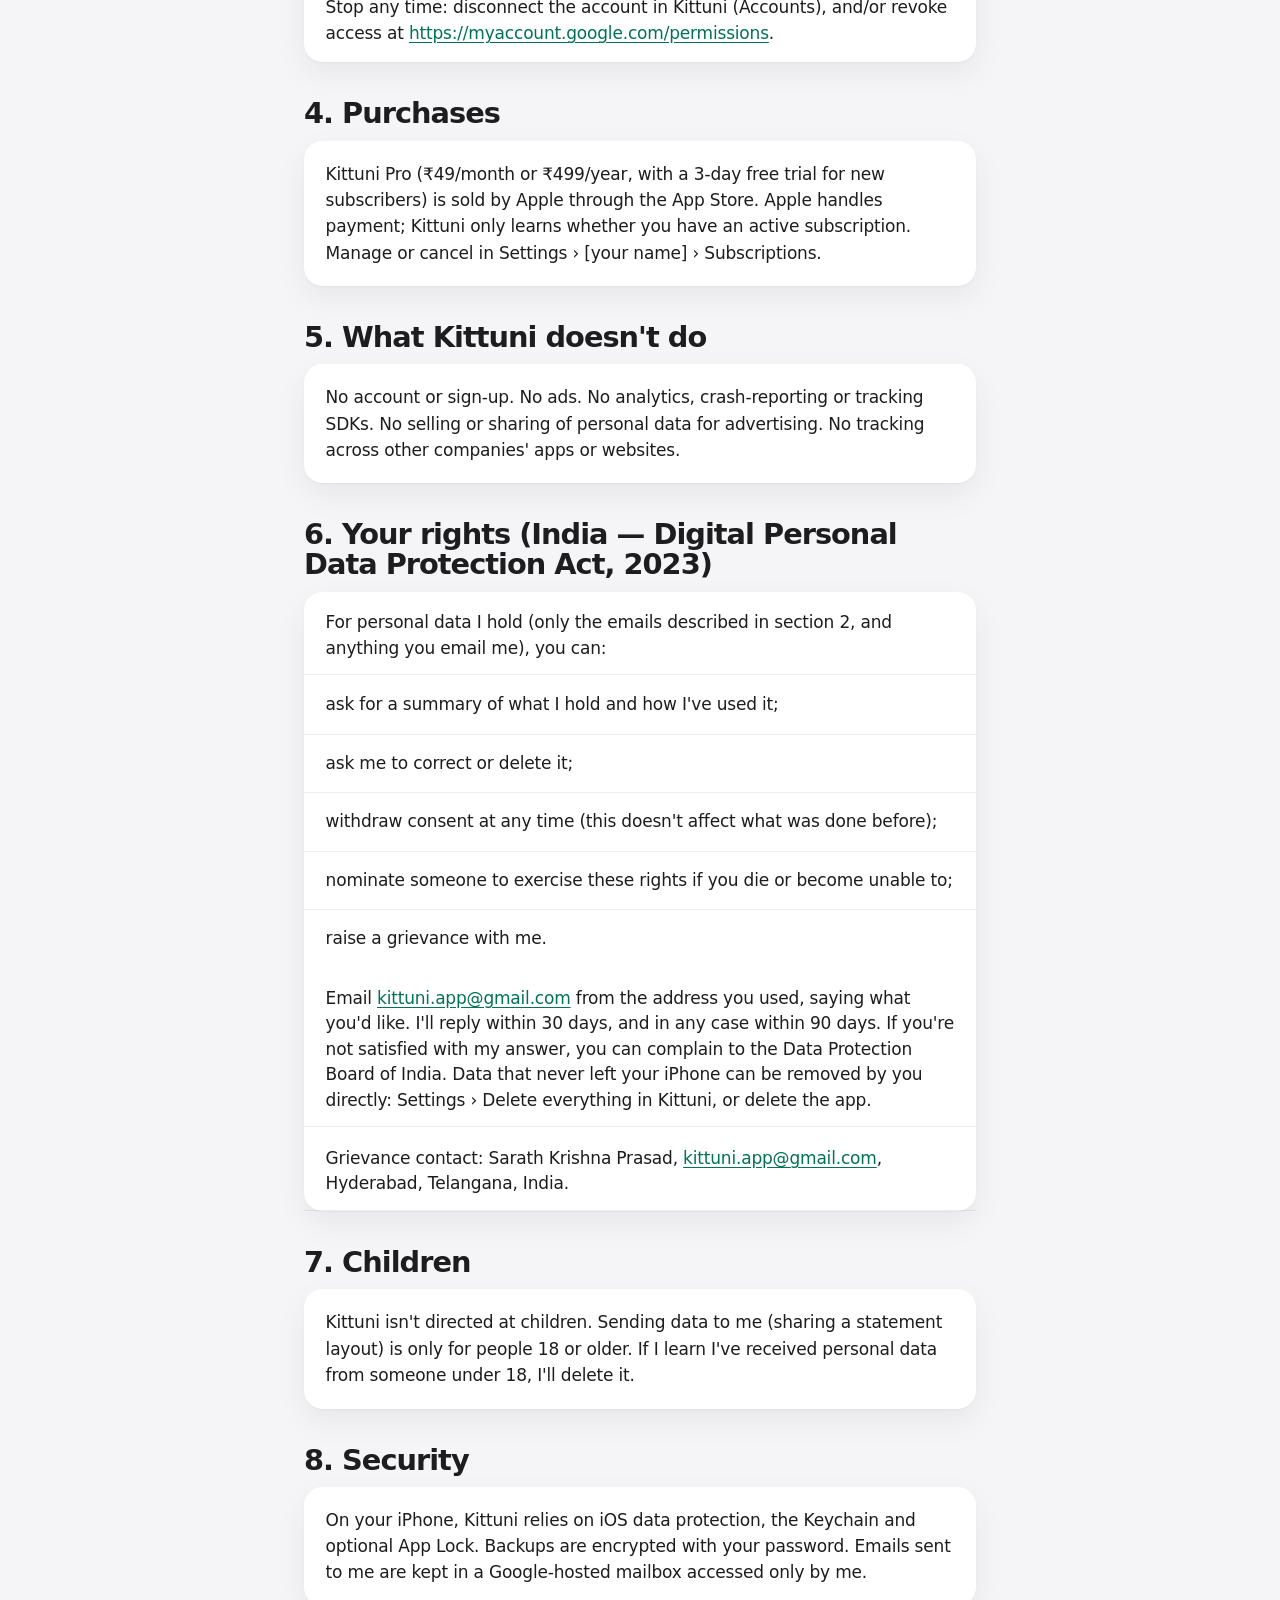
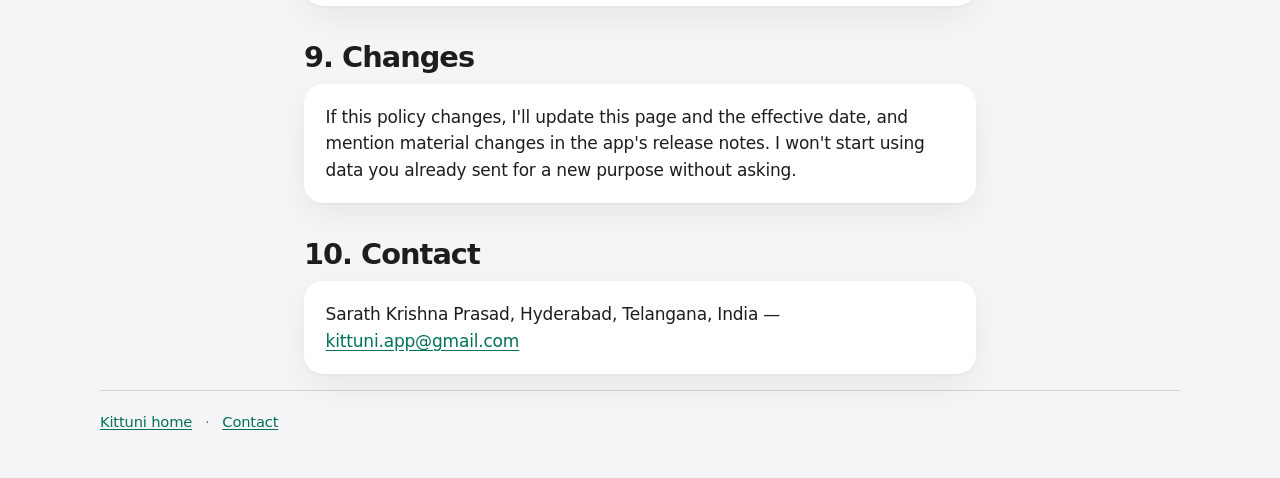
==== commit 87e511ec: "Describe Gmail as outside the current App Store build. Keep a short homepage disclosure and the priv" ====
--- a/privacy/index.html
+++ b/privacy/index.html
@@ -25,7 +25,7 @@
 <p class="effective"><em>Effective 28 October 2026</em></p>
 </header>
 <div class="card prose">
-<p>Kittuni is an expense tracker for iPhone made by Sarath Krishna Prasad, an independent developer in Hyderabad, India ("I", "me"). This policy explains what Kittuni does with your information. In short: Kittuni has no account, no ads, no analytics and no tracking. Your money data is stored and processed on your iPhone. It reaches me only if you choose to send it: when you help Kittuni support your bank, when you ask for Gmail access, or when you email me.</p>
+<p>Kittuni is an expense tracker for iPhone made by Sarath Krishna Prasad, an independent developer in Hyderabad, India ("I", "me"). This policy explains what Kittuni does with your information. In short: Kittuni has no account, no ads, no analytics and no tracking. Your money data is stored and processed on your iPhone. It reaches me only if you choose to send it: when you help Kittuni support your bank or when you email me.</p>
 </div>
 <section class="block">
 <h2>1. What stays on your iPhone</h2>
@@ -58,12 +58,10 @@
 </div>
 </section>
 <section class="block">
-<h2>3. Gmail bank alerts (invite only)</h2>
+<h2 id="gmail">3. Gmail bank alerts</h2>
 <div class="card">
-<p class="card-lead">Reading bank alert and statement emails from Gmail is free, but available by invitation only.</p>
+<p class="card-lead">Reading bank alert emails from Gmail isn't part of the current App Store version of Kittuni. This section explains how Kittuni handles Gmail data where the feature is available, and will apply if it's offered more widely.</p>
 <ul>
-<li>Asking for access: email <a href="mailto:kittuni.app@gmail.com">kittuni.app@gmail.com</a> from the Google account you want to use. I keep your email address and name so I can add that address as a test user in Kittuni's Google Cloud project, which is the only way Google lets an invited account sign in. Google stores that list. I use your address only to give you access and reply to you, never for marketing. I remove it when you ask, when you stop using the feature, or when the invitation programme ends, and I delete the request emails within 90 days of that.</li>
-<li>What you'll see: Google shows a "Google hasn't verified this app" screen before you sign in, because Kittuni's Google project is in Testing. Google also ends a test user's sign-in after seven days, so Kittuni will ask you to reconnect Gmail about once a week.</li>
 <li>What Kittuni reads: with your permission (read-only Gmail access, gmail.readonly), your iPhone connects directly to Google and searches only for emails from known bank and card senders. It reads those messages, and statement PDFs attached to them if you turn on Statement Autopilot, on your iPhone. Transactions it finds are saved on your iPhone; a statement PDF isn't kept after import. Nothing from your Gmail is sent to me or anyone else. Your Google sign-in tokens are kept in the iOS Keychain on this device only.</li>
 <li>Google user data: Kittuni's use and transfer of information received from Google APIs adheres to the <a href="https://developers.google.com/terms/api-services-user-data-policy">Google API Services User Data Policy</a>, including the Limited Use requirements. Gmail data is used only to show you your transactions; it isn't transferred to anyone, isn't used for advertising, and isn't read by humans.</li>
 <li>Stop any time: disconnect the account in Kittuni (Accounts), and/or revoke access at <a href="https://myaccount.google.com/permissions">https://myaccount.google.com/permissions</a>.</li>
@@ -85,7 +83,7 @@
 <section class="block">
 <h2>6. Your rights (India — Digital Personal Data Protection Act, 2023)</h2>
 <div class="card">
-<p class="card-lead">For personal data I hold (only the emails described in sections 2 and 3, and anything you email me), you can:</p>
+<p class="card-lead">For personal data I hold (only the emails described in section 2, and anything you email me), you can:</p>
 <ul>
 <li>ask for a summary of what I hold and how I've used it;</li>
 <li>ask me to correct or delete it;</li>
@@ -100,7 +98,7 @@
 <section class="block">
 <h2>7. Children</h2>
 <div class="card prose">
-<p>Kittuni isn't directed at children. Sending data to me (sharing a statement layout or asking for Gmail access) is only for people 18 or older. If I learn I've received personal data from someone under 18, I'll delete it.</p>
+<p>Kittuni isn't directed at children. Sending data to me (sharing a statement layout) is only for people 18 or older. If I learn I've received personal data from someone under 18, I'll delete it.</p>
 </div>
 </section>
 <section class="block">
--- a/style.css
+++ b/style.css
@@ -346,6 +346,20 @@
 
 .backups p { margin: 0.85rem 0 0; color: var(--secondary); }
 
+.gmail-note {
+  width: min(40rem, calc(100% - 3rem));
+  margin: 0 auto;
+  padding: 0.25rem 0 2.75rem;
+}
+
+.gmail-note h2 { font-size: clamp(1.35rem, 2.4vw, 1.7rem); }
+
+.gmail-note p {
+  margin: 0.75rem 0 0;
+  color: var(--secondary);
+  font-size: 0.98rem;
+}
+
 .gallery { padding: 1rem 0 2.5rem; }
 
 .gallery .wrap h2 { width: min(1080px, calc(100% - 3rem)); margin-inline: auto; }
@@ -451,7 +465,7 @@
   .hero { padding-top: 2.5rem; }
   .points { grid-template-columns: 1fr; }
   .bar-inner, .wrap { width: min(1080px, calc(100% - 2.25rem)); }
-  .hero, .feature, .works, .band, .backups { width: min(1080px, calc(100% - 2.25rem)); }
+  .hero, .feature, .works, .band, .backups, .gmail-note { width: min(1080px, calc(100% - 2.25rem)); }
   h1 { font-size: clamp(2.5rem, 11vw, 3.4rem); }
 }
 
@@ -475,7 +489,7 @@
 
 @supports (animation-timeline: view()) {
   @media (prefers-reduced-motion: no-preference) {
-    .feature, .works, .band, .backups {
+    .feature, .works, .band, .backups, .gmail-note {
       animation: rise 0.85s var(--ease) both;
       animation-timeline: view();
       animation-range: entry 8% cover 26%;
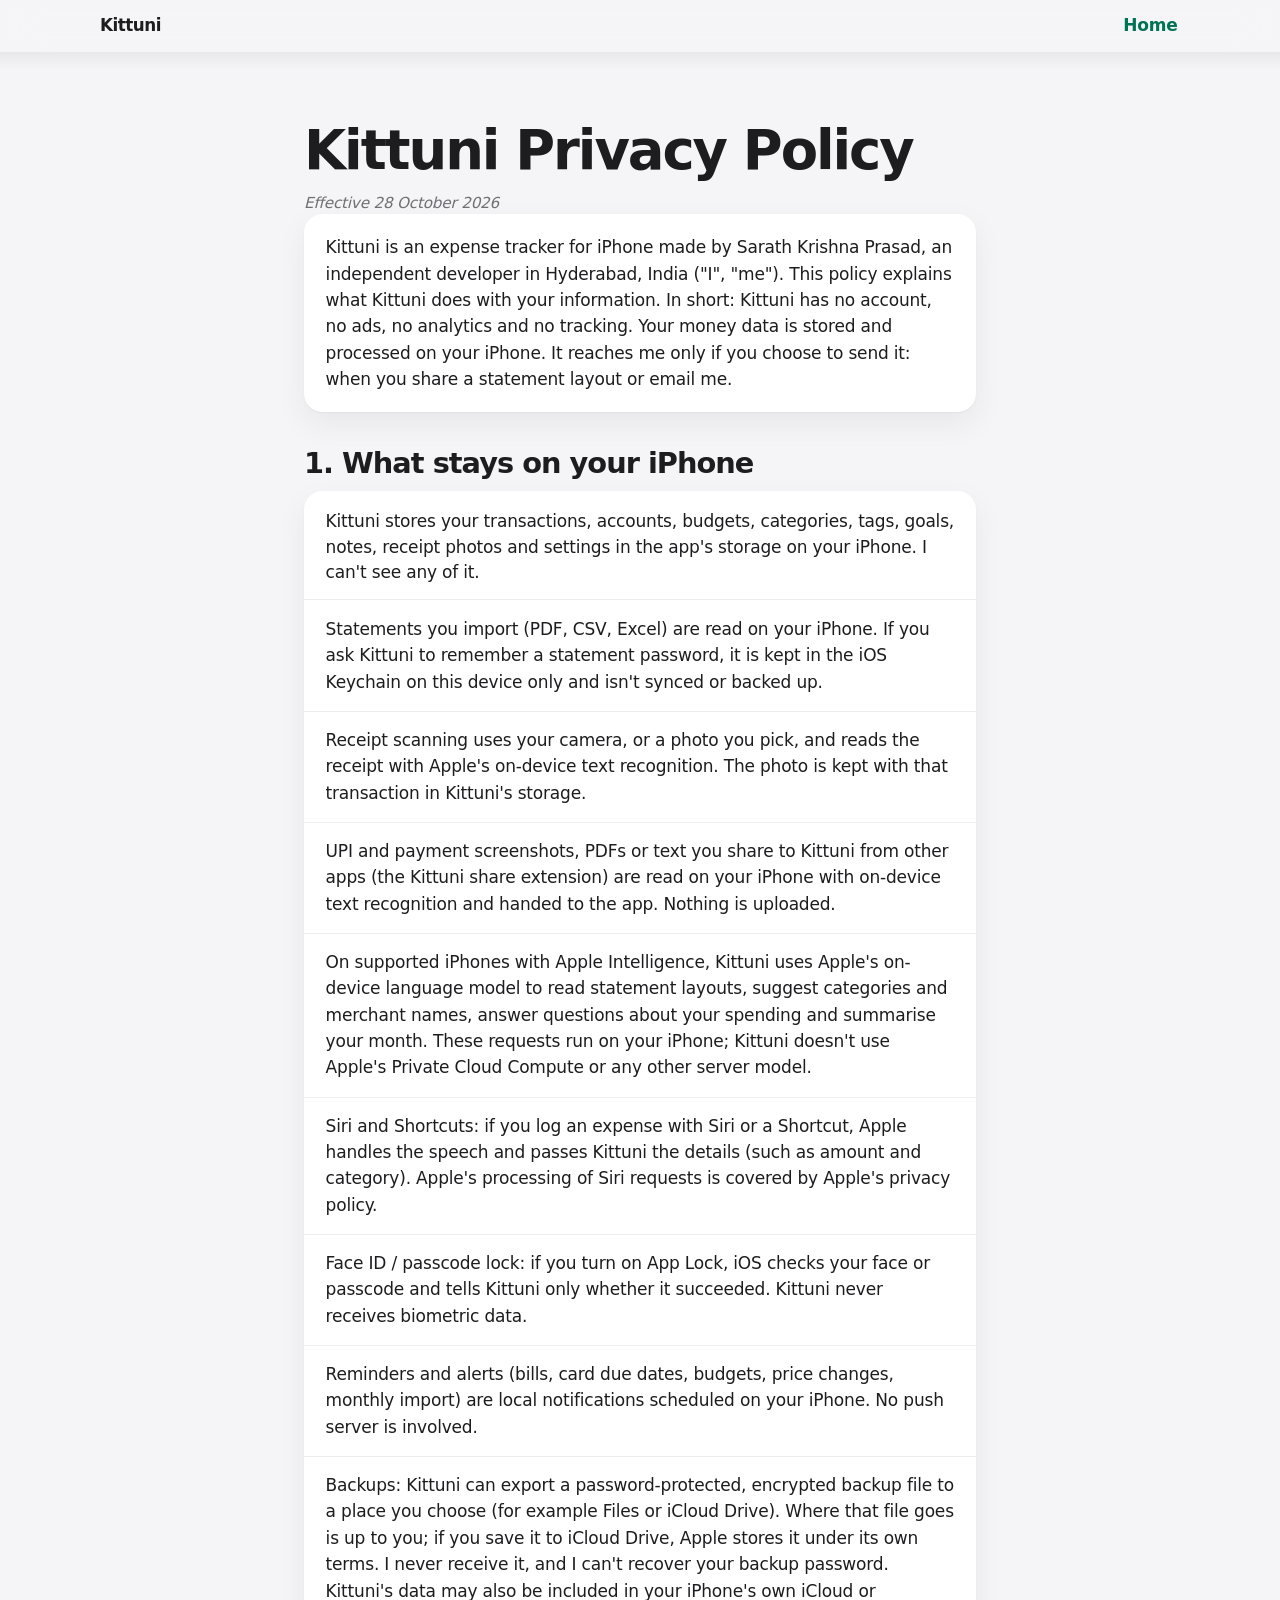
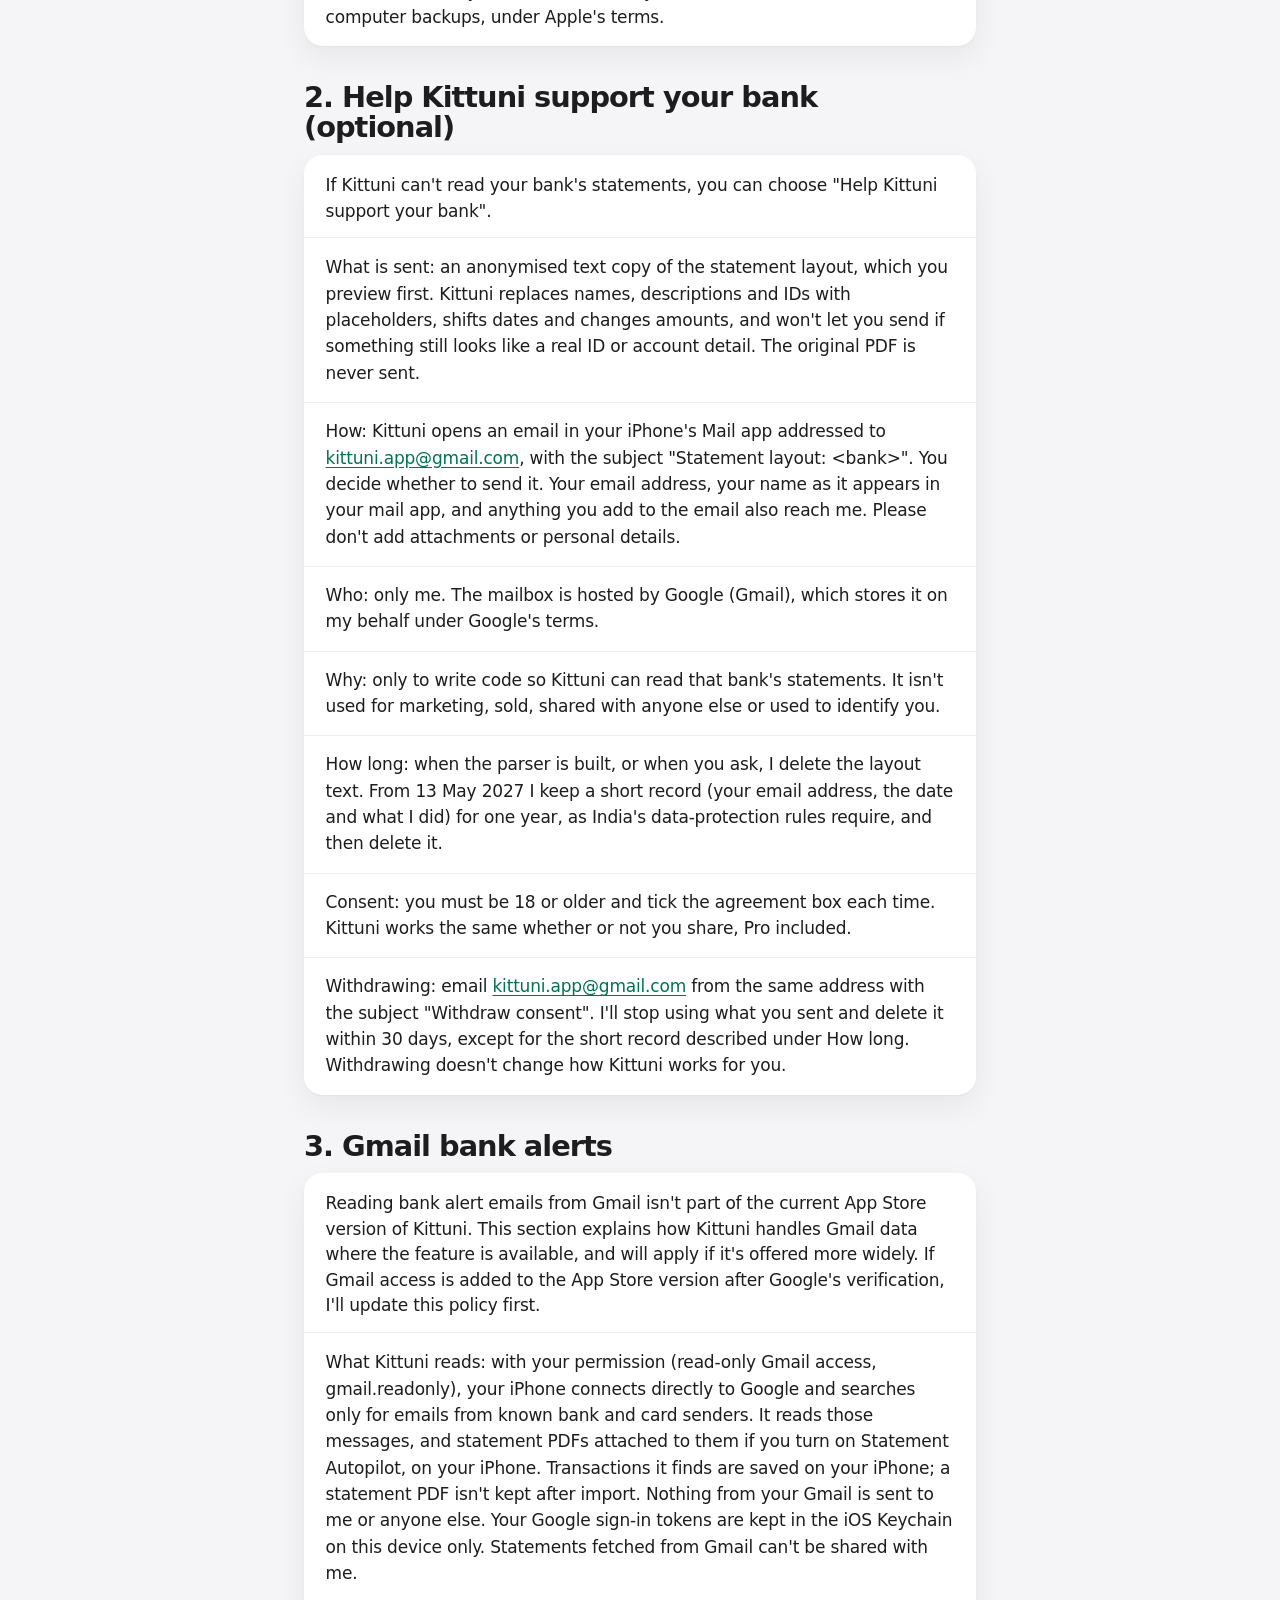
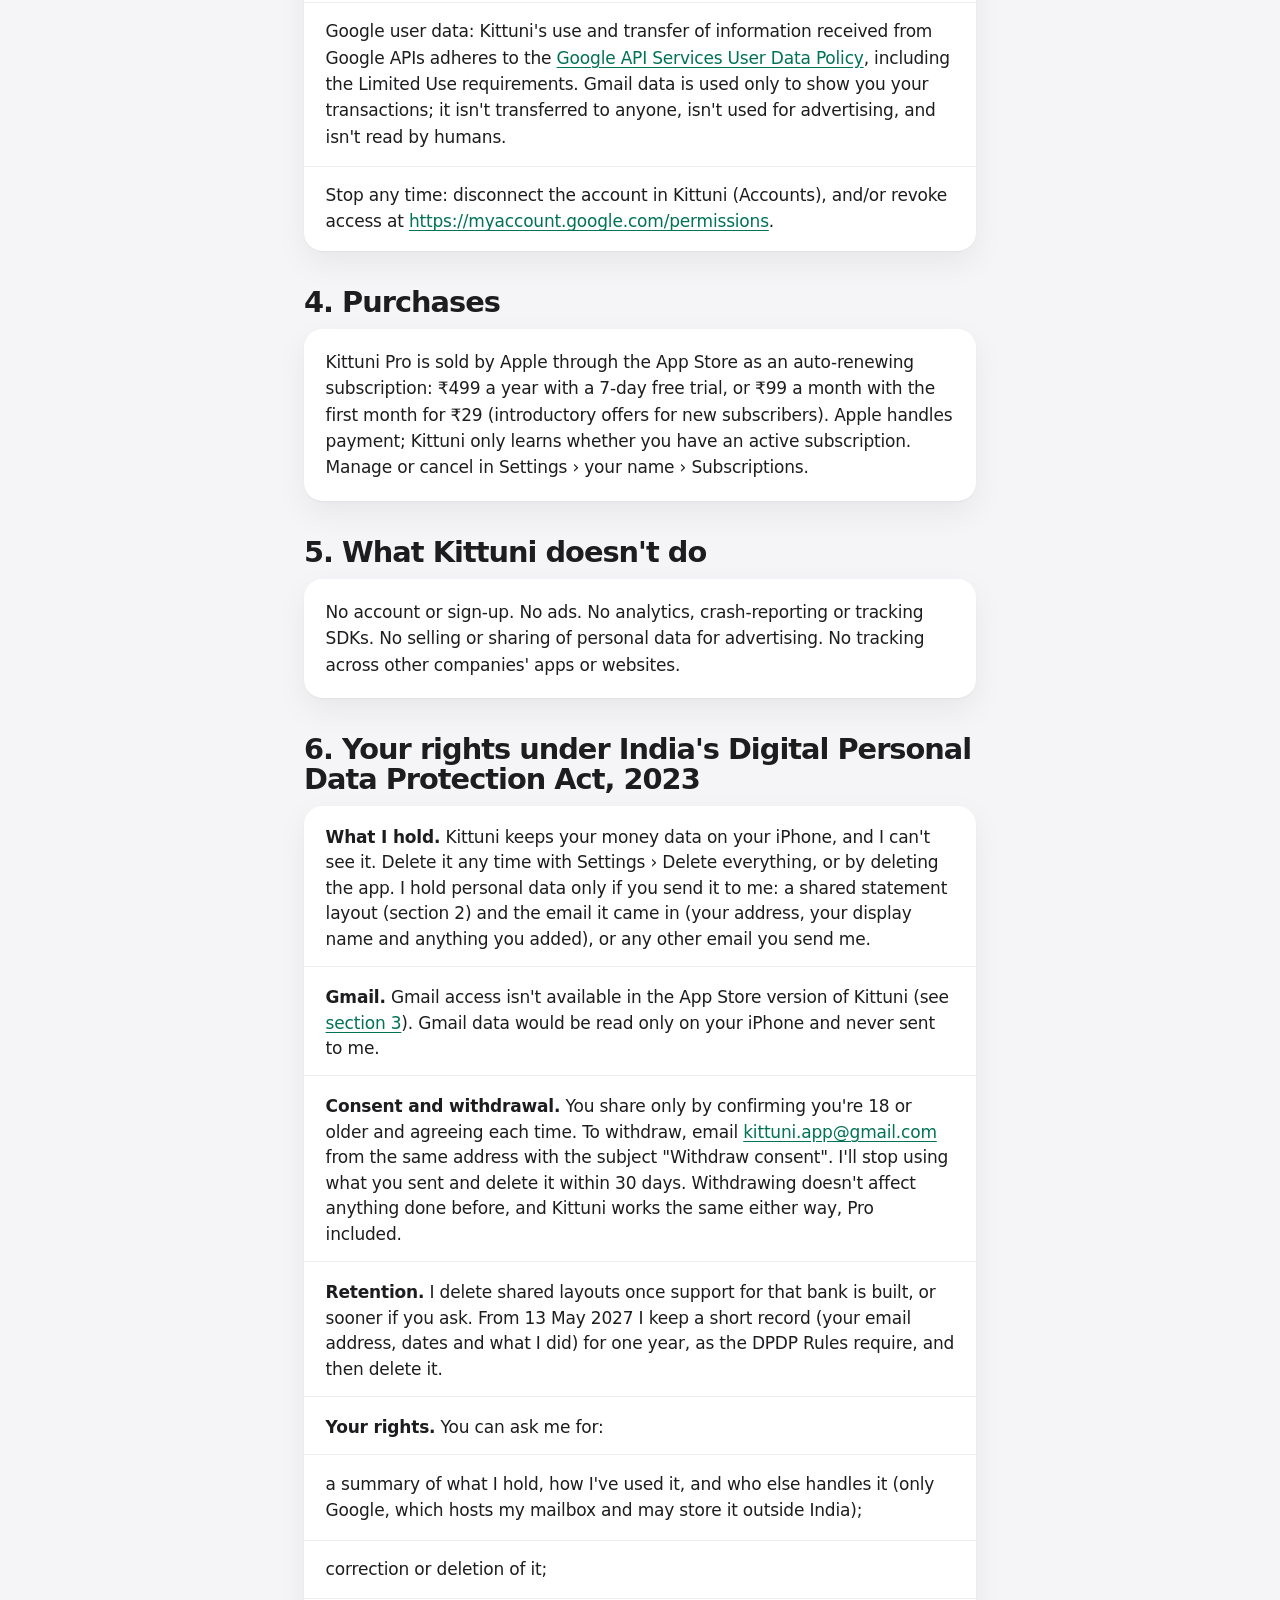
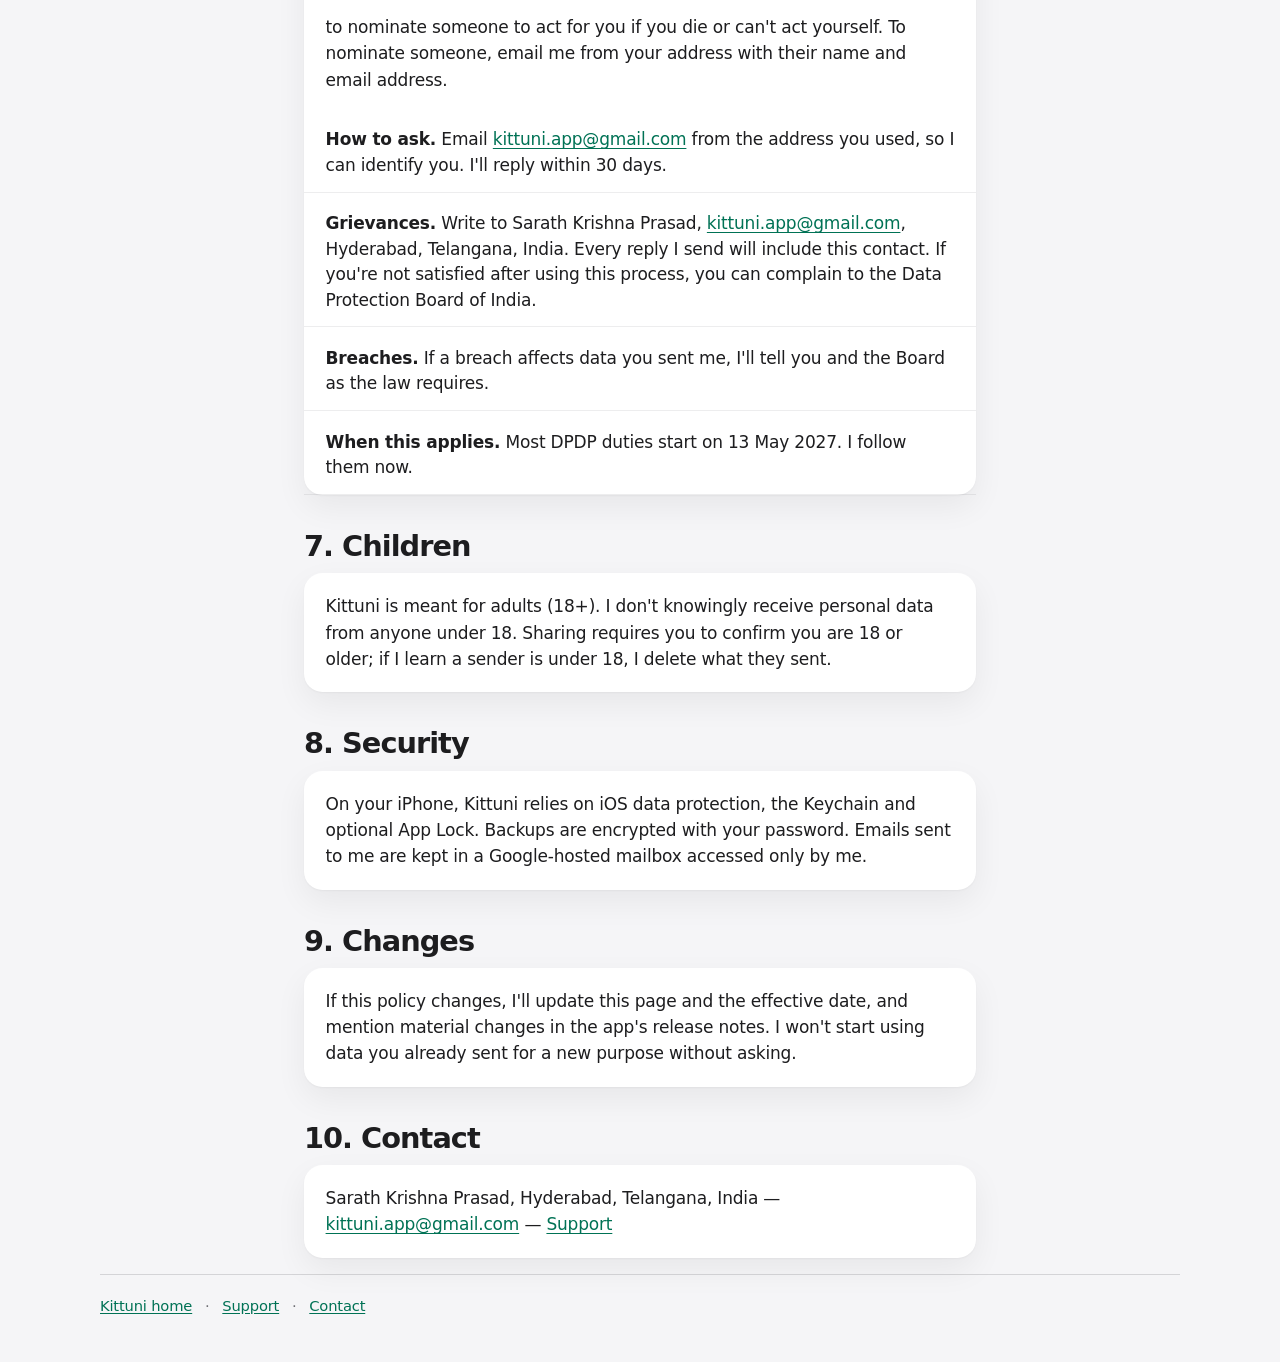
==== commit 7cac0bcd: "Privacy policy DPDP updates, new pricing, and /support page Update the privacy policy for India's DP" ====
--- a/privacy/index.html
+++ b/privacy/index.html
@@ -25,7 +25,7 @@
 <p class="effective"><em>Effective 28 October 2026</em></p>
 </header>
 <div class="card prose">
-<p>Kittuni is an expense tracker for iPhone made by Sarath Krishna Prasad, an independent developer in Hyderabad, India ("I", "me"). This policy explains what Kittuni does with your information. In short: Kittuni has no account, no ads, no analytics and no tracking. Your money data is stored and processed on your iPhone. It reaches me only if you choose to send it: when you help Kittuni support your bank or when you email me.</p>
+<p>Kittuni is an expense tracker for iPhone made by Sarath Krishna Prasad, an independent developer in Hyderabad, India ("I", "me"). This policy explains what Kittuni does with your information. In short: Kittuni has no account, no ads, no analytics and no tracking. Your money data is stored and processed on your iPhone. It reaches me only if you choose to send it: when you share a statement layout or email me.</p>
 </div>
 <section class="block">
 <h2>1. What stays on your iPhone</h2>
@@ -48,21 +48,22 @@
 <div class="card">
 <p class="card-lead">If Kittuni can't read your bank's statements, you can choose "Help Kittuni support your bank".</p>
 <ul>
-<li>What is sent: an anonymised text copy of the statement layout, which you preview first. Kittuni replaces names, descriptions and IDs with placeholders, shifts dates and changes amounts, and won't let you send if something still looks like a real ID or account detail. The original PDF is never sent, and statements fetched from Gmail can't be shared at all.</li>
+<li>What is sent: an anonymised text copy of the statement layout, which you preview first. Kittuni replaces names, descriptions and IDs with placeholders, shifts dates and changes amounts, and won't let you send if something still looks like a real ID or account detail. The original PDF is never sent.</li>
 <li>How: Kittuni opens an email in your iPhone's Mail app addressed to <a href="mailto:kittuni.app@gmail.com">kittuni.app@gmail.com</a>, with the subject "Statement layout: &lt;bank&gt;". You decide whether to send it. Your email address, your name as it appears in your mail app, and anything you add to the email also reach me. Please don't add attachments or personal details.</li>
 <li>Who: only me. The mailbox is hosted by Google (Gmail), which stores it on my behalf under Google's terms.</li>
 <li>Why: only to write code so Kittuni can read that bank's statements. It isn't used for marketing, sold, shared with anyone else or used to identify you.</li>
-<li>How long: I delete the email and the text once the parser is built, or sooner if you ask. I may keep a basic log (your email address and dates) for up to one year where the law requires it.</li>
-<li>Consent: you must be 18 or older and tick the agreement box each time. Kittuni works the same whether or not you share, Pro included. You can withdraw consent or ask me to delete what you sent at any time by emailing <a href="mailto:kittuni.app@gmail.com">kittuni.app@gmail.com</a> from the same address.</li>
+<li>How long: when the parser is built, or when you ask, I delete the layout text. From 13 May 2027 I keep a short record (your email address, the date and what I did) for one year, as India's data-protection rules require, and then delete it.</li>
+<li>Consent: you must be 18 or older and tick the agreement box each time. Kittuni works the same whether or not you share, Pro included.</li>
+<li>Withdrawing: email <a href="mailto:kittuni.app@gmail.com">kittuni.app@gmail.com</a> from the same address with the subject "Withdraw consent". I'll stop using what you sent and delete it within 30 days, except for the short record described under How long. Withdrawing doesn't change how Kittuni works for you.</li>
 </ul>
 </div>
 </section>
 <section class="block">
 <h2 id="gmail">3. Gmail bank alerts</h2>
 <div class="card">
-<p class="card-lead">Reading bank alert emails from Gmail isn't part of the current App Store version of Kittuni. This section explains how Kittuni handles Gmail data where the feature is available, and will apply if it's offered more widely.</p>
+<p class="card-lead">Reading bank alert emails from Gmail isn't part of the current App Store version of Kittuni. This section explains how Kittuni handles Gmail data where the feature is available, and will apply if it's offered more widely. If Gmail access is added to the App Store version after Google's verification, I'll update this policy first.</p>
 <ul>
-<li>What Kittuni reads: with your permission (read-only Gmail access, gmail.readonly), your iPhone connects directly to Google and searches only for emails from known bank and card senders. It reads those messages, and statement PDFs attached to them if you turn on Statement Autopilot, on your iPhone. Transactions it finds are saved on your iPhone; a statement PDF isn't kept after import. Nothing from your Gmail is sent to me or anyone else. Your Google sign-in tokens are kept in the iOS Keychain on this device only.</li>
+<li>What Kittuni reads: with your permission (read-only Gmail access, gmail.readonly), your iPhone connects directly to Google and searches only for emails from known bank and card senders. It reads those messages, and statement PDFs attached to them if you turn on Statement Autopilot, on your iPhone. Transactions it finds are saved on your iPhone; a statement PDF isn't kept after import. Nothing from your Gmail is sent to me or anyone else. Your Google sign-in tokens are kept in the iOS Keychain on this device only. Statements fetched from Gmail can't be shared with me.</li>
 <li>Google user data: Kittuni's use and transfer of information received from Google APIs adheres to the <a href="https://developers.google.com/terms/api-services-user-data-policy">Google API Services User Data Policy</a>, including the Limited Use requirements. Gmail data is used only to show you your transactions; it isn't transferred to anyone, isn't used for advertising, and isn't read by humans.</li>
 <li>Stop any time: disconnect the account in Kittuni (Accounts), and/or revoke access at <a href="https://myaccount.google.com/permissions">https://myaccount.google.com/permissions</a>.</li>
 </ul>
@@ -71,7 +72,7 @@
 <section class="block">
 <h2>4. Purchases</h2>
 <div class="card prose">
-<p>Kittuni Pro (₹49/month or ₹499/year, with a 3-day free trial for new subscribers) is sold by Apple through the App Store. Apple handles payment; Kittuni only learns whether you have an active subscription. Manage or cancel in Settings › [your name] › Subscriptions.</p>
+<p>Kittuni Pro is sold by Apple through the App Store as an auto-renewing subscription: ₹499 a year with a 7-day free trial, or ₹99 a month with the first month for ₹29 (introductory offers for new subscribers). Apple handles payment; Kittuni only learns whether you have an active subscription. Manage or cancel in Settings › your name › Subscriptions.</p>
 </div>
 </section>
 <section class="block">
@@ -81,24 +82,28 @@
 </div>
 </section>
 <section class="block">
-<h2>6. Your rights (India — Digital Personal Data Protection Act, 2023)</h2>
+<h2 id="rights">6. Your rights under India's Digital Personal Data Protection Act, 2023</h2>
 <div class="card">
-<p class="card-lead">For personal data I hold (only the emails described in section 2, and anything you email me), you can:</p>
+<p class="card-lead"><strong>What I hold.</strong> Kittuni keeps your money data on your iPhone, and I can't see it. Delete it any time with Settings › Delete everything, or by deleting the app. I hold personal data only if you send it to me: a shared statement layout (section 2) and the email it came in (your address, your display name and anything you added), or any other email you send me.</p>
+<p class="card-lead"><strong>Gmail.</strong> Gmail access isn't available in the App Store version of Kittuni (see <a href="#gmail">section 3</a>). Gmail data would be read only on your iPhone and never sent to me.</p>
+<p class="card-lead"><strong>Consent and withdrawal.</strong> You share only by confirming you're 18 or older and agreeing each time. To withdraw, email <a href="mailto:kittuni.app@gmail.com">kittuni.app@gmail.com</a> from the same address with the subject "Withdraw consent". I'll stop using what you sent and delete it within 30 days. Withdrawing doesn't affect anything done before, and Kittuni works the same either way, Pro included.</p>
+<p class="card-lead"><strong>Retention.</strong> I delete shared layouts once support for that bank is built, or sooner if you ask. From 13 May 2027 I keep a short record (your email address, dates and what I did) for one year, as the DPDP Rules require, and then delete it.</p>
+<p class="card-lead"><strong>Your rights.</strong> You can ask me for:</p>
 <ul>
-<li>ask for a summary of what I hold and how I've used it;</li>
-<li>ask me to correct or delete it;</li>
-<li>withdraw consent at any time (this doesn't affect what was done before);</li>
-<li>nominate someone to exercise these rights if you die or become unable to;</li>
-<li>raise a grievance with me.</li>
+<li>a summary of what I hold, how I've used it, and who else handles it (only Google, which hosts my mailbox and may store it outside India);</li>
+<li>correction or deletion of it;</li>
+<li>to nominate someone to act for you if you die or can't act yourself. To nominate someone, email me from your address with their name and email address.</li>
 </ul>
-<p class="card-lead">Email <a href="mailto:kittuni.app@gmail.com">kittuni.app@gmail.com</a> from the address you used, saying what you'd like. I'll reply within 30 days, and in any case within 90 days. If you're not satisfied with my answer, you can complain to the Data Protection Board of India. Data that never left your iPhone can be removed by you directly: Settings › Delete everything in Kittuni, or delete the app.</p>
-<p class="card-lead">Grievance contact: Sarath Krishna Prasad, <a href="mailto:kittuni.app@gmail.com">kittuni.app@gmail.com</a>, Hyderabad, Telangana, India.</p>
+<p class="card-lead"><strong>How to ask.</strong> Email <a href="mailto:kittuni.app@gmail.com">kittuni.app@gmail.com</a> from the address you used, so I can identify you. I'll reply within 30 days.</p>
+<p class="card-lead"><strong>Grievances.</strong> Write to Sarath Krishna Prasad, <a href="mailto:kittuni.app@gmail.com">kittuni.app@gmail.com</a>, Hyderabad, Telangana, India. Every reply I send will include this contact. If you're not satisfied after using this process, you can complain to the Data Protection Board of India.</p>
+<p class="card-lead"><strong>Breaches.</strong> If a breach affects data you sent me, I'll tell you and the Board as the law requires.</p>
+<p class="card-lead"><strong>When this applies.</strong> Most DPDP duties start on 13 May 2027. I follow them now.</p>
 </div>
 </section>
 <section class="block">
 <h2>7. Children</h2>
 <div class="card prose">
-<p>Kittuni isn't directed at children. Sending data to me (sharing a statement layout) is only for people 18 or older. If I learn I've received personal data from someone under 18, I'll delete it.</p>
+<p>Kittuni is meant for adults (18+). I don't knowingly receive personal data from anyone under 18. Sharing requires you to confirm you are 18 or older; if I learn a sender is under 18, I delete what they sent.</p>
 </div>
 </section>
 <section class="block">
@@ -116,13 +121,13 @@
 <section class="block">
 <h2>10. Contact</h2>
 <div class="card prose">
-<p>Sarath Krishna Prasad, Hyderabad, Telangana, India — <a href="mailto:kittuni.app@gmail.com">kittuni.app@gmail.com</a></p>
+<p>Sarath Krishna Prasad, Hyderabad, Telangana, India — <a href="mailto:kittuni.app@gmail.com">kittuni.app@gmail.com</a> — <a href="../support/index.html">Support</a></p>
 </div>
 </section>
 </main>
 <footer class="foot">
   <div class="foot-inner">
-    <a href="../index.html">Kittuni home</a> · <a href="mailto:kittuni.app@gmail.com">Contact</a>
+    <a href="../index.html">Kittuni home</a> · <a href="../support/index.html">Support</a> · <a href="mailto:kittuni.app@gmail.com">Contact</a>
   </div>
 </footer>
 </body>
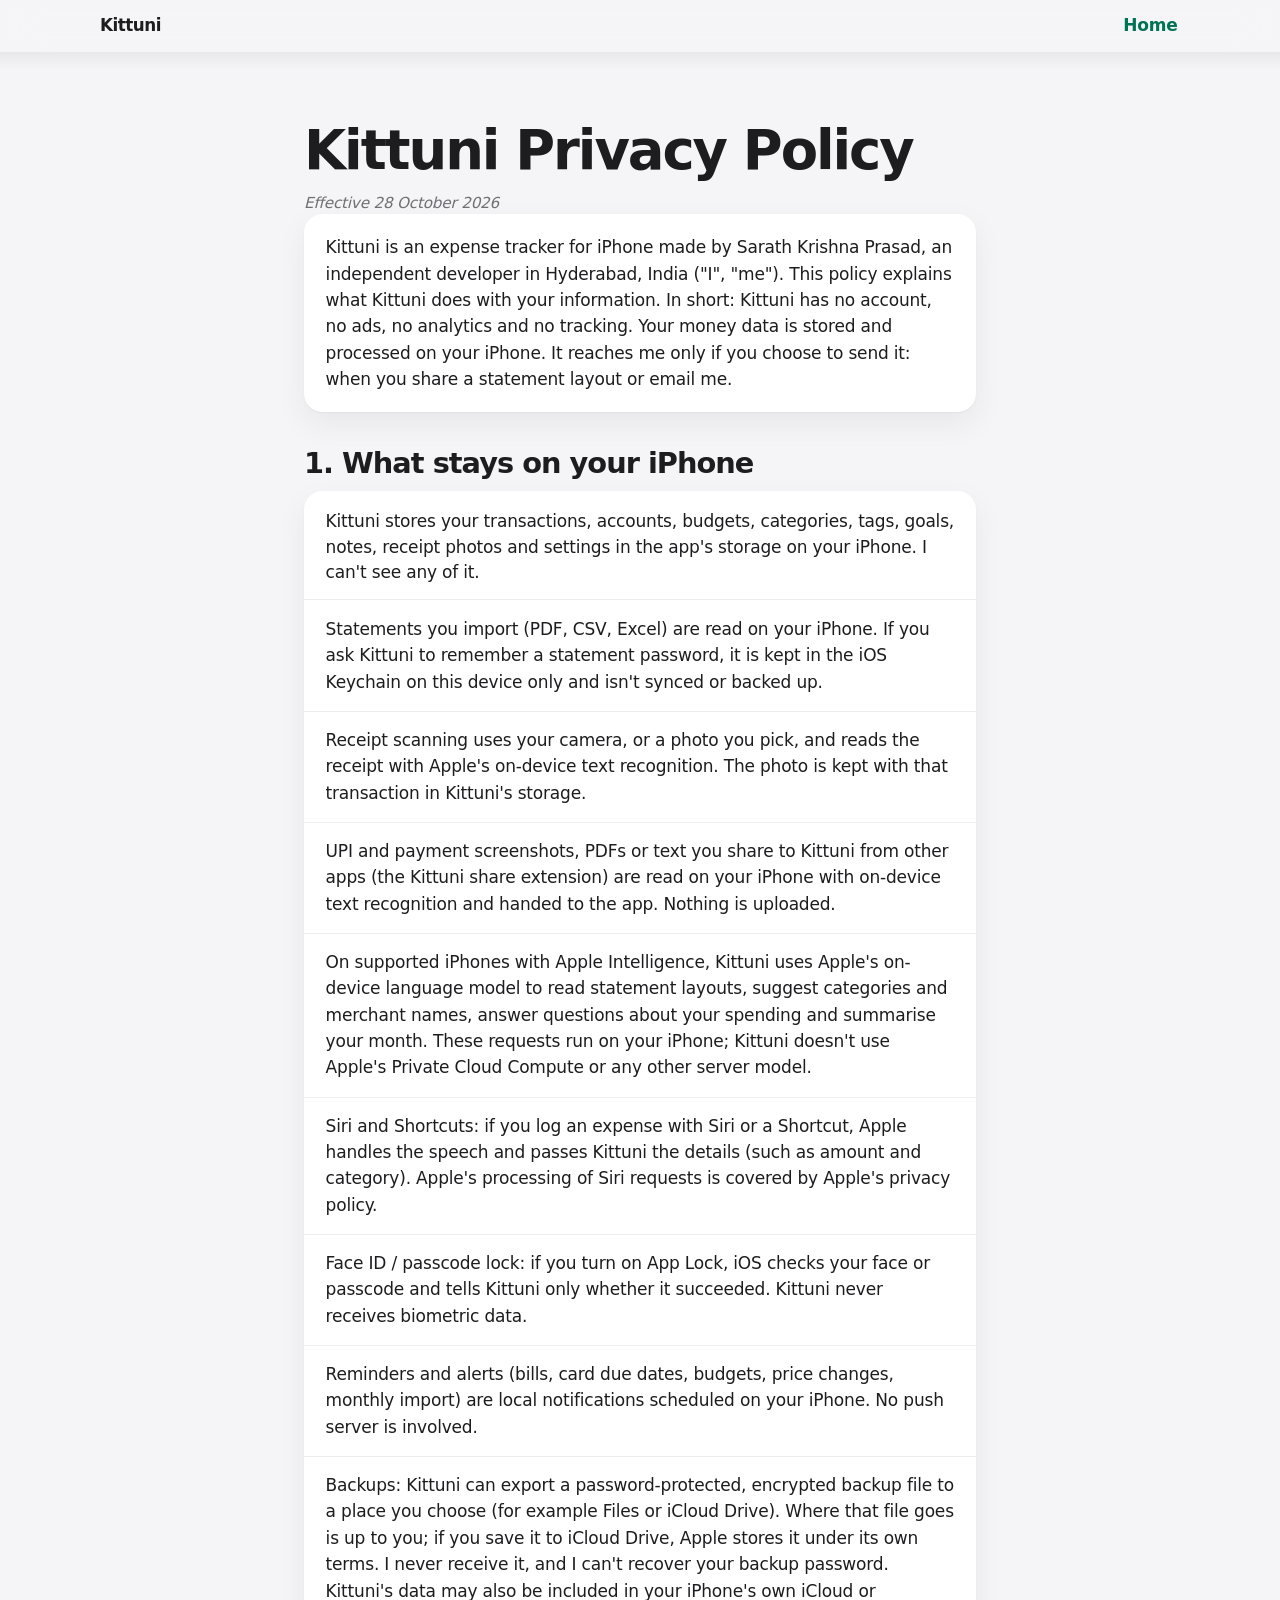
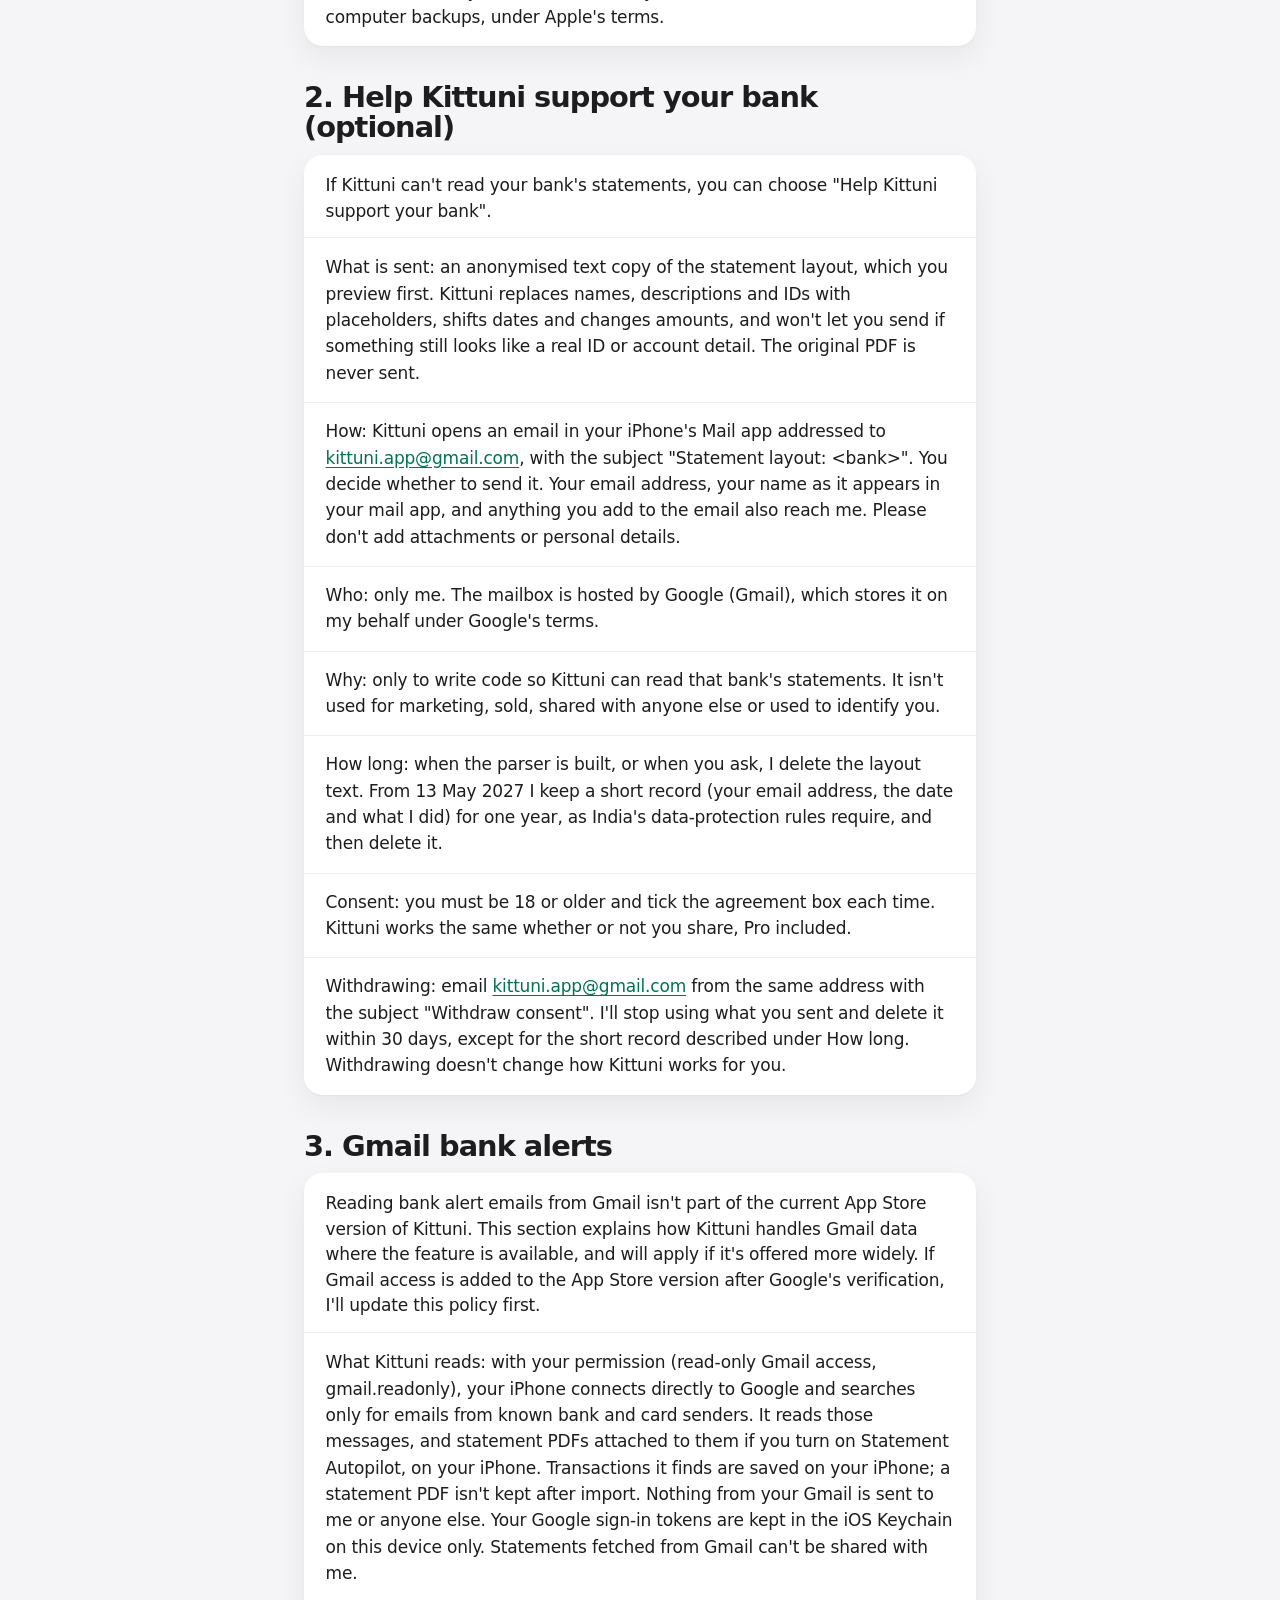
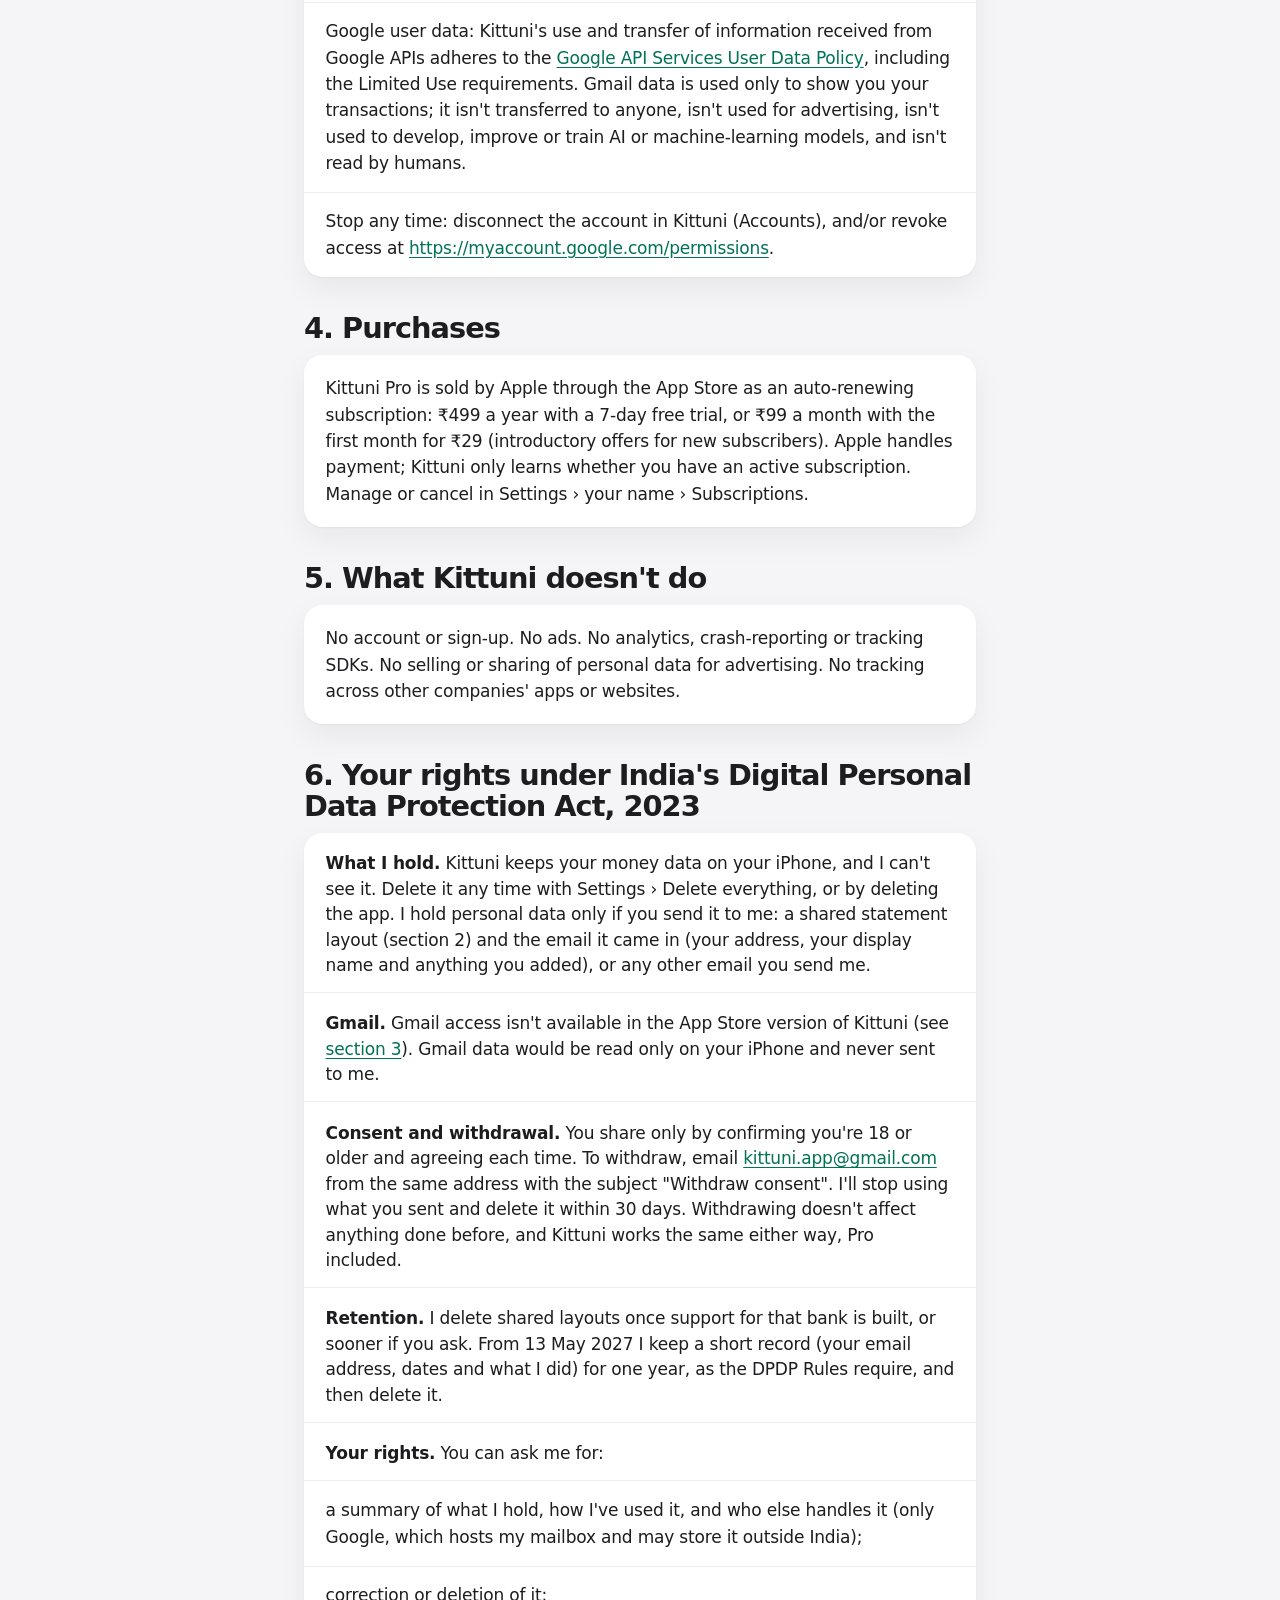
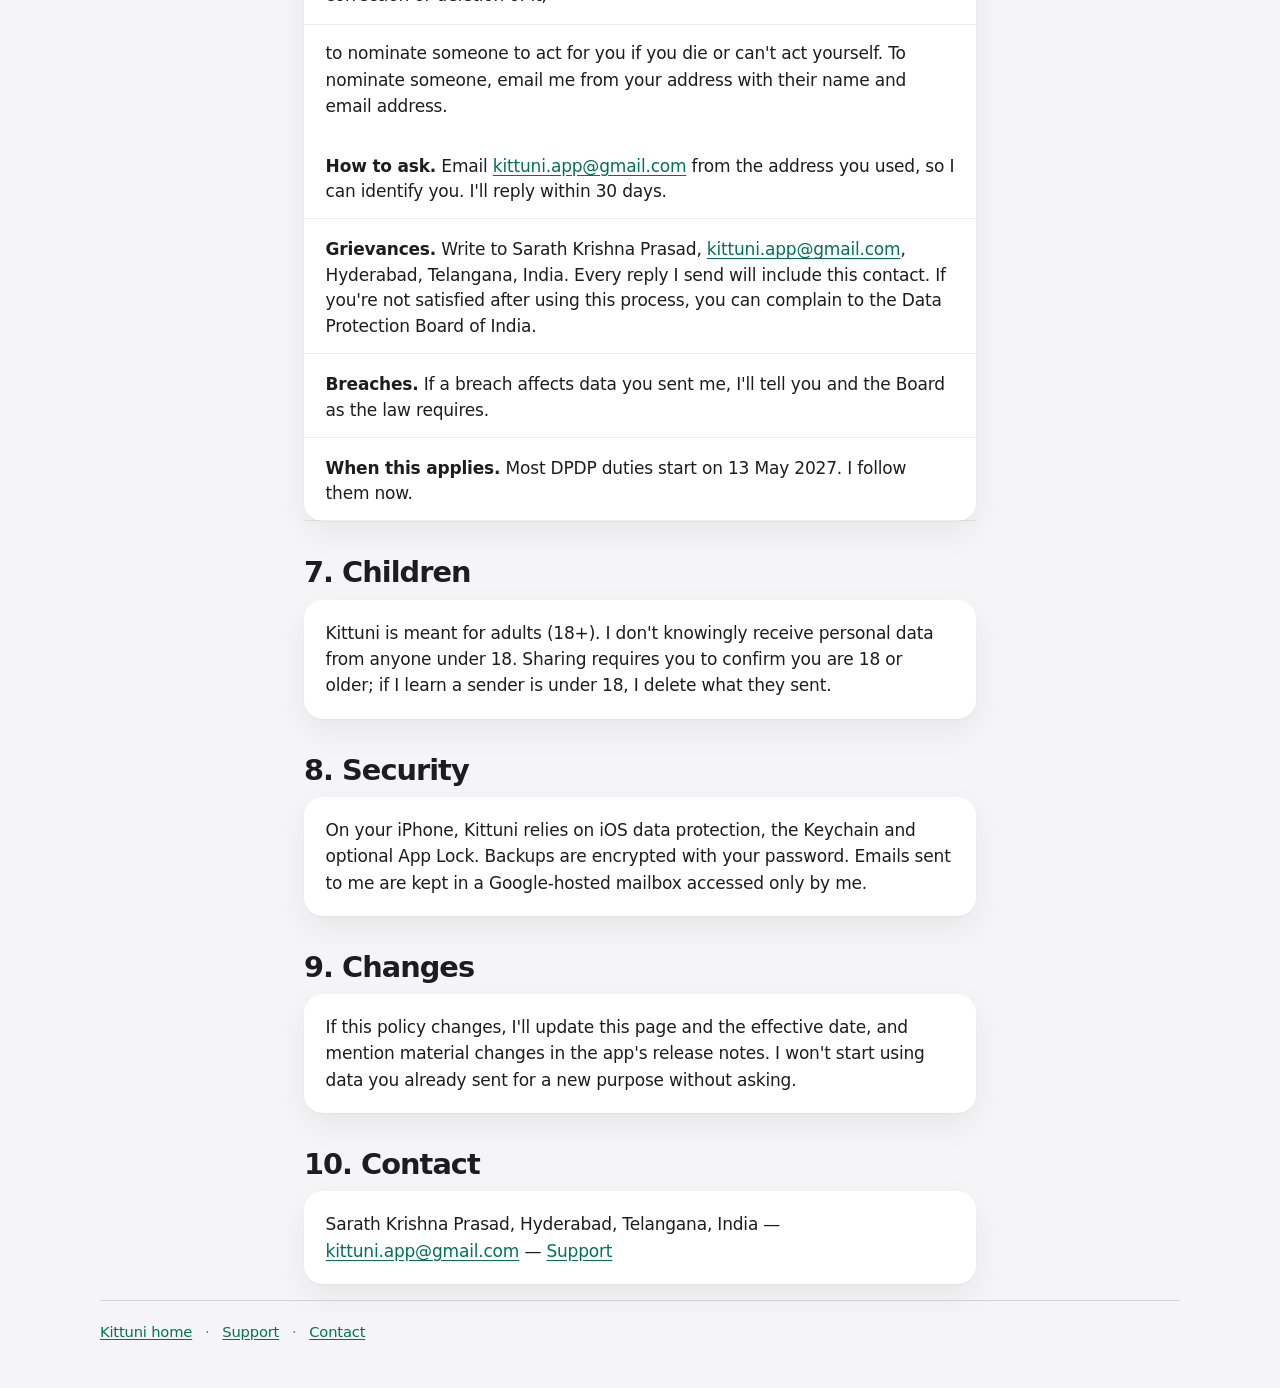
==== commit 9910ebcf: "State that Gmail data is not used to train AI. Add that limit to the Google user data bullet in both" ====
--- a/privacy/index.html
+++ b/privacy/index.html
@@ -64,7 +64,7 @@
 <p class="card-lead">Reading bank alert emails from Gmail isn't part of the current App Store version of Kittuni. This section explains how Kittuni handles Gmail data where the feature is available, and will apply if it's offered more widely. If Gmail access is added to the App Store version after Google's verification, I'll update this policy first.</p>
 <ul>
 <li>What Kittuni reads: with your permission (read-only Gmail access, gmail.readonly), your iPhone connects directly to Google and searches only for emails from known bank and card senders. It reads those messages, and statement PDFs attached to them if you turn on Statement Autopilot, on your iPhone. Transactions it finds are saved on your iPhone; a statement PDF isn't kept after import. Nothing from your Gmail is sent to me or anyone else. Your Google sign-in tokens are kept in the iOS Keychain on this device only. Statements fetched from Gmail can't be shared with me.</li>
-<li>Google user data: Kittuni's use and transfer of information received from Google APIs adheres to the <a href="https://developers.google.com/terms/api-services-user-data-policy">Google API Services User Data Policy</a>, including the Limited Use requirements. Gmail data is used only to show you your transactions; it isn't transferred to anyone, isn't used for advertising, and isn't read by humans.</li>
+<li>Google user data: Kittuni's use and transfer of information received from Google APIs adheres to the <a href="https://developers.google.com/terms/api-services-user-data-policy">Google API Services User Data Policy</a>, including the Limited Use requirements. Gmail data is used only to show you your transactions; it isn't transferred to anyone, isn't used for advertising, isn't used to develop, improve or train AI or machine-learning models, and isn't read by humans.</li>
 <li>Stop any time: disconnect the account in Kittuni (Accounts), and/or revoke access at <a href="https://myaccount.google.com/permissions">https://myaccount.google.com/permissions</a>.</li>
 </ul>
 </div>
